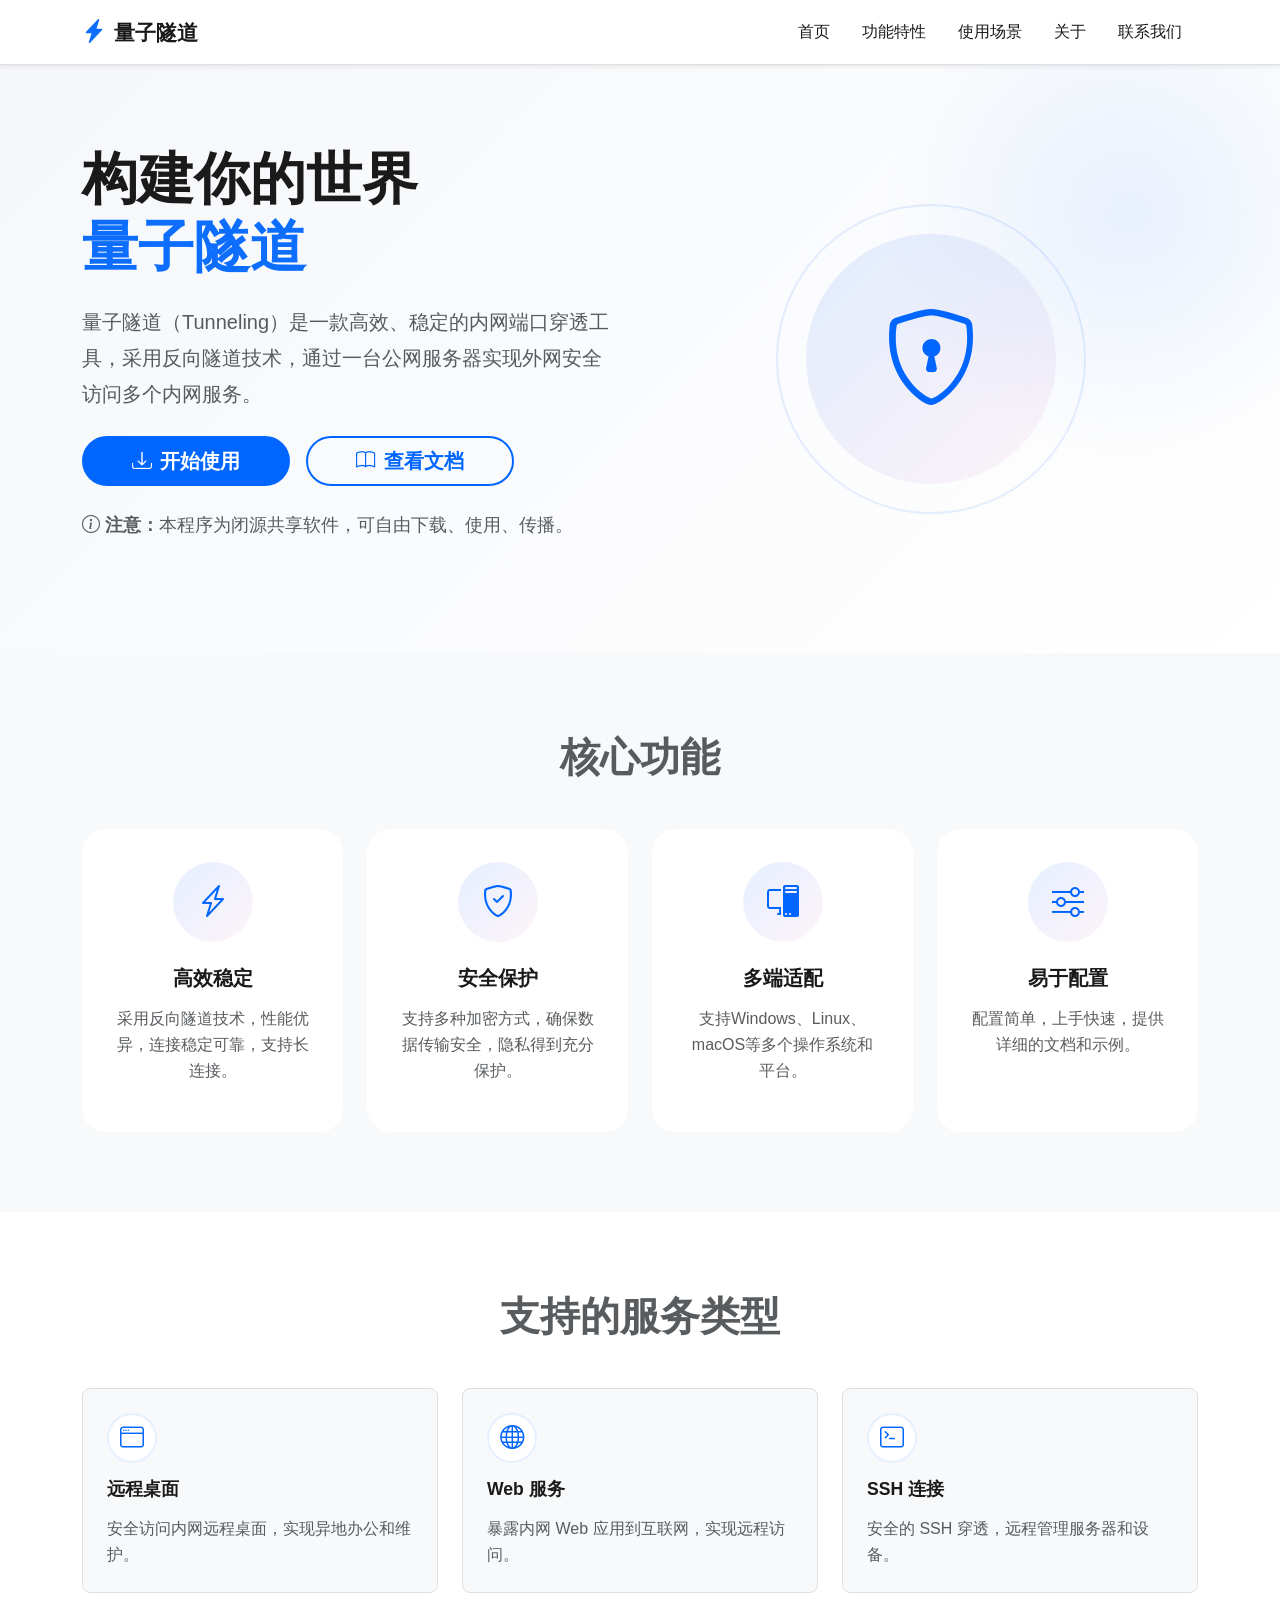
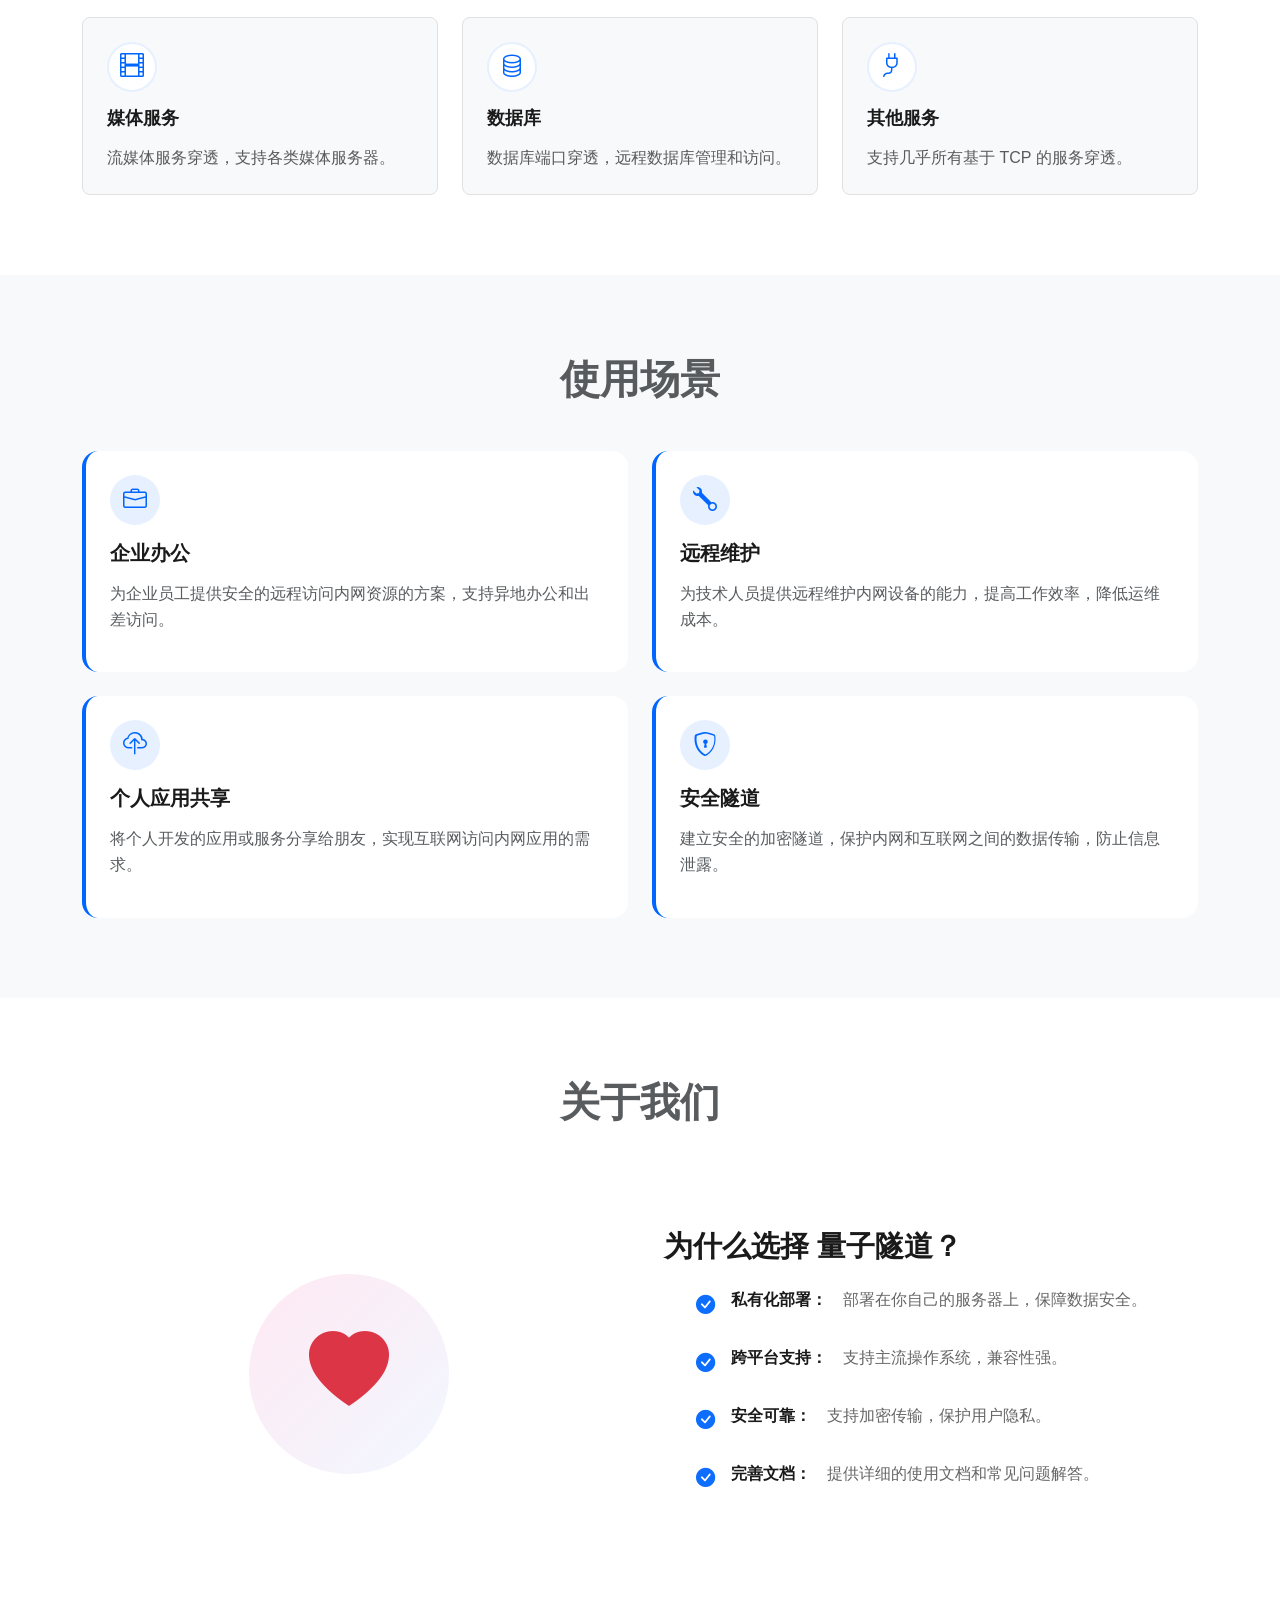
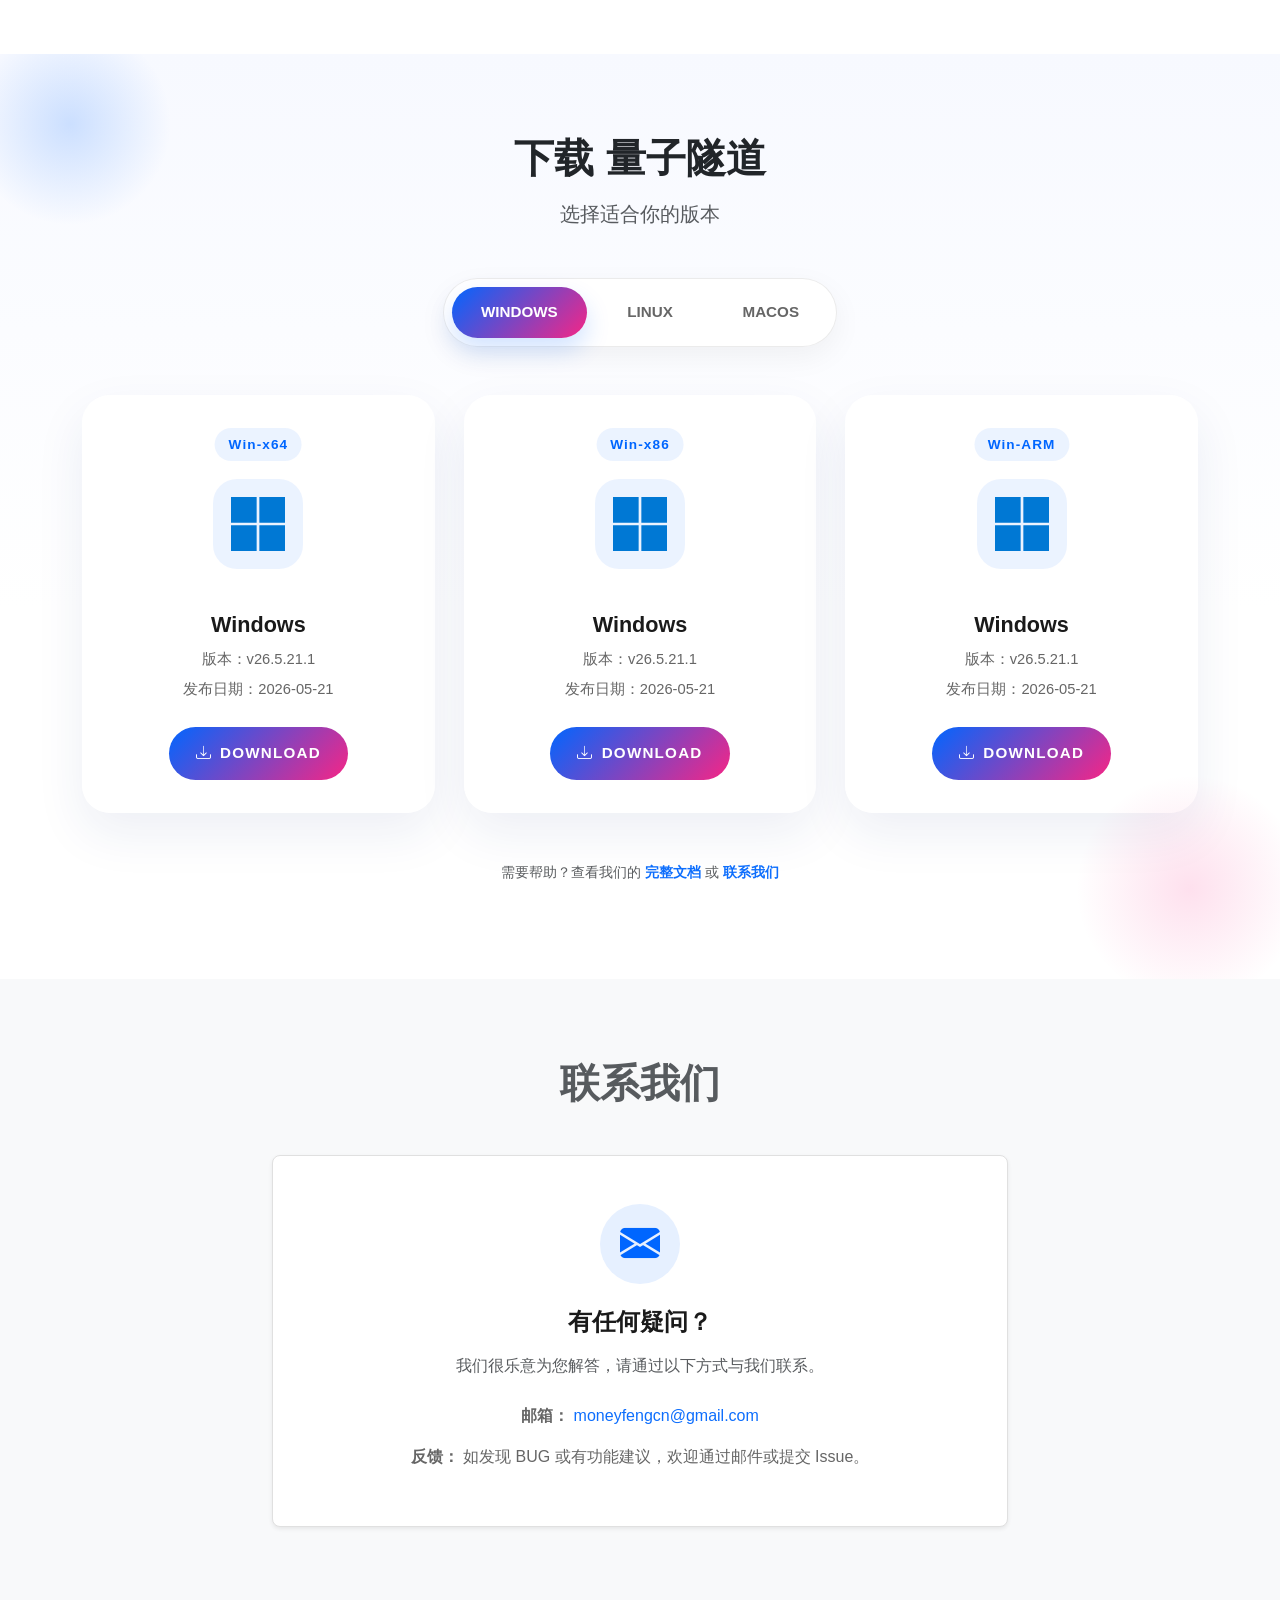
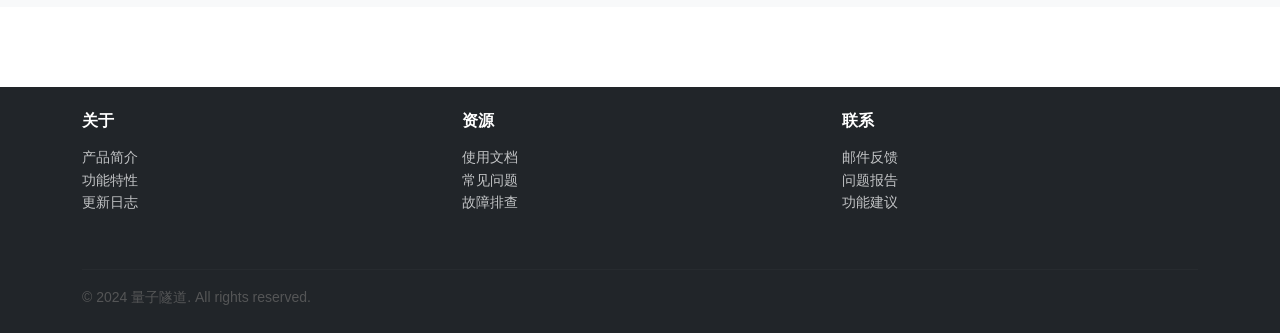
==== index.html @ d75fdbff "上传" ====
<!DOCTYPE html>
<html lang="zh-CN">

<head>
    <meta charset="UTF-8">
    <meta name="viewport" content="width=device-width, initial-scale=1.0">
    <title> 量子隧道 - 高效稳定的内网穿透工具</title>
    <link href="https://cdn.jsdelivr.net/npm/bootstrap@5.3.0/dist/css/bootstrap.min.css" rel="stylesheet">
    <link rel="stylesheet" href="https://cdn.jsdelivr.net/npm/bootstrap-icons@1.11.0/font/bootstrap-icons.css">
    <link rel="stylesheet" href="style.css">
</head>

<body>
    <!-- 导航栏 -->
    <nav class="navbar navbar-expand-lg navbar-light bg-white sticky-top shadow-sm">
        <div class="container-lg">
            <a class="navbar-brand fw-bold" href="#home">
                <i class="bi bi-lightning-charge-fill text-primary"></i>
                量子隧道
            </a>
            <button class="navbar-toggler" type="button" data-bs-toggle="collapse" data-bs-target="#navbarNav">
                <span class="navbar-toggler-icon"></span>
            </button>
            <div class="collapse navbar-collapse" id="navbarNav">
                <ul class="navbar-nav ms-auto">
                    <li class="nav-item">
                        <a class="nav-link" href="#home">首页</a>
                    </li>
                    <li class="nav-item">
                        <a class="nav-link" href="#features">功能特性</a>
                    </li>
                    <li class="nav-item">
                        <a class="nav-link" href="#usage">使用场景</a>
                    </li>
                    <li class="nav-item">
                        <a class="nav-link" href="#about">关于</a>
                    </li>
                    <li class="nav-item">
                        <a class="nav-link" href="#contact">联系我们</a>
                    </li>
                </ul>
            </div>
        </div>
    </nav>

    <!-- Hero Section -->
    <section id="home" class="hero-section py-5">
        <div class="container-lg">
            <div class="row align-items-center g-5">
                <div class="col-lg-6">
                    <h1 class="display-4 fw-bold mb-4">
                        构建你的世界<br>
                        <span class="text-primary"> 量子隧道</span>
                    </h1>
                    <p class="fs-5 text-muted mb-4">
                        量子隧道（Tunneling）是一款高效、稳定的内网端口穿透工具，采用反向隧道技术，通过一台公网服务器实现外网安全访问多个内网服务。
                    </p>
                    <div class="d-flex gap-3 mb-4 flex-wrap">
                        <a href="#download" class="btn btn-primary btn-lg px-5 rounded-pill">
                            <i class="bi bi-download me-2"></i>开始使用
                        </a>
                        <a href="readme.md" class="btn btn-outline-primary btn-lg px-5 rounded-pill" file="readme.md" download>
                            <i class="bi bi-book me-2"></i>查看文档
                        </a>
                    </div>
                    <p class="text-muted small">
                        <i class="bi bi-info-circle"></i>
                        <strong>注意：</strong>本程序为闭源共享软件，可自由下载、使用、传播。
                    </p>
                </div>
                <div class="col-lg-6">
                    <div class="hero-image">
                        <div class="hero-graphic">
                            <i class="bi bi-shield-lock"></i>
                        </div>
                    </div>
                </div>
            </div>
        </div>
    </section>

    <!-- 功能特性 -->
    <section id="features" class="features-section py-5 bg-light">
        <div class="container-lg">
            <h2 class="text-center mb-5">
                <span class="text-muted">核心功能</span>
            </h2>
            <div class="row g-4">
                <div class="col-md-6 col-lg-3">
                    <div class="feature-card text-center">
                        <div class="feature-icon">
                            <i class="bi bi-lightning-charge"></i>
                        </div>
                        <h5 class="mt-4 mb-3">高效稳定</h5>
                        <p class="text-muted">采用反向隧道技术，性能优异，连接稳定可靠，支持长连接。</p>
                    </div>
                </div>
                <div class="col-md-6 col-lg-3">
                    <div class="feature-card text-center">
                        <div class="feature-icon">
                            <i class="bi bi-shield-check"></i>
                        </div>
                        <h5 class="mt-4 mb-3">安全保护</h5>
                        <p class="text-muted">支持多种加密方式，确保数据传输安全，隐私得到充分保护。</p>
                    </div>
                </div>
                <div class="col-md-6 col-lg-3">
                    <div class="feature-card text-center">
                        <div class="feature-icon">
                            <i class="bi bi-pc-display"></i>
                        </div>
                        <h5 class="mt-4 mb-3">多端适配</h5>
                        <p class="text-muted">支持Windows、Linux、macOS等多个操作系统和平台。</p>
                    </div>
                </div>
                <div class="col-md-6 col-lg-3">
                    <div class="feature-card text-center">
                        <div class="feature-icon">
                            <i class="bi bi-sliders"></i>
                        </div>
                        <h5 class="mt-4 mb-3">易于配置</h5>
                        <p class="text-muted">配置简单，上手快速，提供详细的文档和示例。</p>
                    </div>
                </div>
            </div>
        </div>
    </section>

    <!-- 支持的服务类型 -->
    <section class="services-section py-5">
        <div class="container-lg">
            <h2 class="text-center mb-5">
                <span class="text-muted">支持的服务类型</span>
            </h2>
            <div class="row g-4">
                <div class="col-md-4">
                    <div class="service-item p-4 rounded-3 bg-light">
                        <div class="service-icon mb-3">
                            <i class="bi bi-window"></i>
                        </div>
                        <h5>远程桌面</h5>
                        <p class="text-muted mb-0">安全访问内网远程桌面，实现异地办公和维护。</p>
                    </div>
                </div>
                <div class="col-md-4">
                    <div class="service-item p-4 rounded-3 bg-light">
                        <div class="service-icon mb-3">
                            <i class="bi bi-globe"></i>
                        </div>
                        <h5>Web 服务</h5>
                        <p class="text-muted mb-0">暴露内网 Web 应用到互联网，实现远程访问。</p>
                    </div>
                </div>
                <div class="col-md-4">
                    <div class="service-item p-4 rounded-3 bg-light">
                        <div class="service-icon mb-3">
                            <i class="bi bi-terminal"></i>
                        </div>
                        <h5>SSH 连接</h5>
                        <p class="text-muted mb-0">安全的 SSH 穿透，远程管理服务器和设备。</p>
                    </div>
                </div>
                <div class="col-md-4">
                    <div class="service-item p-4 rounded-3 bg-light">
                        <div class="service-icon mb-3">
                            <i class="bi bi-film"></i>
                        </div>
                        <h5>媒体服务</h5>
                        <p class="text-muted mb-0">流媒体服务穿透，支持各类媒体服务器。</p>
                    </div>
                </div>
                <div class="col-md-4">
                    <div class="service-item p-4 rounded-3 bg-light">
                        <div class="service-icon mb-3">
                            <i class="bi bi-database"></i>
                        </div>
                        <h5>数据库</h5>
                        <p class="text-muted mb-0">数据库端口穿透，远程数据库管理和访问。</p>
                    </div>
                </div>
                <div class="col-md-4">
                    <div class="service-item p-4 rounded-3 bg-light">
                        <div class="service-icon mb-3">
                            <i class="bi bi-plug"></i>
                        </div>
                        <h5>其他服务</h5>
                        <p class="text-muted mb-0">支持几乎所有基于 TCP 的服务穿透。</p>
                    </div>
                </div>
            </div>
        </div>
    </section>

    <!-- 使用场景 -->
    <section id="usage" class="usage-section py-5 bg-light">
        <div class="container-lg">
            <h2 class="text-center mb-5">
                <span class="text-muted">使用场景</span>
            </h2>
            <div class="row g-4">
                <div class="col-md-6">
                    <div class="usage-card p-4">
                        <div class="usage-icon mb-3">
                            <i class="bi bi-briefcase"></i>
                        </div>
                        <h5>企业办公</h5>
                        <p class="text-muted">为企业员工提供安全的远程访问内网资源的方案，支持异地办公和出差访问。</p>
                    </div>
                </div>
                <div class="col-md-6">
                    <div class="usage-card p-4">
                        <div class="usage-icon mb-3">
                            <i class="bi bi-wrench"></i>
                        </div>
                        <h5>远程维护</h5>
                        <p class="text-muted">为技术人员提供远程维护内网设备的能力，提高工作效率，降低运维成本。</p>
                    </div>
                </div>
                <div class="col-md-6">
                    <div class="usage-card p-4">
                        <div class="usage-icon mb-3">
                            <i class="bi bi-cloud-upload"></i>
                        </div>
                        <h5>个人应用共享</h5>
                        <p class="text-muted">将个人开发的应用或服务分享给朋友，实现互联网访问内网应用的需求。</p>
                    </div>
                </div>
                <div class="col-md-6">
                    <div class="usage-card p-4">
                        <div class="usage-icon mb-3">
                            <i class="bi bi-shield-lock"></i>
                        </div>
                        <h5>安全隧道</h5>
                        <p class="text-muted">建立安全的加密隧道，保护内网和互联网之间的数据传输，防止信息泄露。</p>
                    </div>
                </div>
            </div>
        </div>
    </section>

    <!-- 关于我们 -->
    <section id="about" class="about-section py-5">
        <div class="container-lg">
            <h2 class="text-center mb-5">
                <span class="text-muted">关于我们</span>
            </h2>
            <div class="row align-items-center g-5">
                <div class="col-lg-6">
                    <div class="about-image">
                        <div class="about-graphic">
                            <i class="bi bi-heart-fill text-danger"></i>
                        </div>
                    </div>
                </div>
                <div class="col-lg-6">
                    <h3 class="mb-4">为什么选择 量子隧道？</h3>
                    <ul class="about-list">

                        <li>
                            <i class="bi bi-check-circle-fill text-primary"></i>
                            <strong>私有化部署：</strong>部署在你自己的服务器上，保障数据安全。
                        </li>

                        <li>
                            <i class="bi bi-check-circle-fill text-primary"></i>
                            <strong>跨平台支持：</strong>支持主流操作系统，兼容性强。
                        </li>
                        <li>
                            <i class="bi bi-check-circle-fill text-primary"></i>
                            <strong>安全可靠：</strong>支持加密传输，保护用户隐私。
                        </li>
                        <li>
                            <i class="bi bi-check-circle-fill text-primary"></i>
                            <strong>完善文档：</strong>提供详细的使用文档和常见问题解答。
                        </li>
                    </ul>
                </div>
            </div>
        </div>
    </section>

    <!-- 下载与快速开始 -->
    <section id="download" class="download-section py-5 bg-light">
        <div class="container-lg">
            <div class="text-center mb-5">
                <h2 class="mb-3 text-dark">下载 量子隧道</h2>
                <p class="fs-5 text-muted">
                    选择适合你的版本
                </p>
            </div>

            <!-- 分类标签 -->
            <div class="download-tabs mb-5">
                <div class="tabs-container">
                    <button class="tab-btn active" data-tab="windows">
                        WINDOWS
                    </button>
                    <button class="tab-btn" data-tab="linux">
                        LINUX
                    </button>
                    <button class="tab-btn" data-tab="macos">
                        MACOS
                    </button>
                </div>
            </div>

            <!-- Windows 版本 -->
            <div class="tab-content active" id="windows-content">
                <div class="downloads-grid">
                    <div class="download-card">
                        <div class="card-top">
                            <div class="os-label">Win-x64</div>
                            <div class="os-icon">
                                <svg viewBox="0 0 24 24" width="60" height="60">
                                    <path fill="#0078D4"
                                        d="M11.4 24H0V12.6h11.4V24zM24 24H12.6V12.6H24V24zM11.4 11.4H0V0h11.4v11.4zm12.6 0H12.6V0H24v11.4z" />
                                </svg>
                            </div>
                        </div>
                        <h5>Windows</h5>
                        <p class="version-info">版本：v26.5.21.1</p>
                        <p class="version-info">发布日期：2026-05-21</p>
                        <a href="/downloads/win-x64.zip" class="btn-download" download>
                            <i class="bi bi-download"></i> DOWNLOAD
                        </a>
                    </div>

                    <div class="download-card">
                        <div class="card-top">
                            <div class="os-label">Win-x86</div>
                            <div class="os-icon">
                                <svg viewBox="0 0 24 24" width="60" height="60">
                                    <path fill="#0078D4"
                                        d="M11.4 24H0V12.6h11.4V24zM24 24H12.6V12.6H24V24zM11.4 11.4H0V0h11.4v11.4zm12.6 0H12.6V0H24v11.4z" />
                                </svg>
                            </div>
                        </div>
                        <h5>Windows</h5>
                        <p class="version-info">版本：v26.5.21.1</p>
                        <p class="version-info">发布日期：2026-05-21</p>
                        <a href="/downloads/win-x86.zip" class="btn-download" download>
                            <i class="bi bi-download"></i> DOWNLOAD
                        </a>
                    </div>

                    <div class="download-card">
                        <div class="card-top">
                            <div class="os-label">Win-ARM</div>
                            <div class="os-icon">
                                <svg viewBox="0 0 24 24" width="60" height="60">
                                    <path fill="#0078D4"
                                        d="M11.4 24H0V12.6h11.4V24zM24 24H12.6V12.6H24V24zM11.4 11.4H0V0h11.4v11.4zm12.6 0H12.6V0H24v11.4z" />
                                </svg>
                            </div>
                        </div>
                        <h5>Windows</h5>
                        <p class="version-info">版本：v26.5.21.1</p>
                        <p class="version-info">发布日期：2026-05-21</p>
                        <a href="/downloads/win-arm64.zip" class="btn-download" download>
                            <i class="bi bi-download"></i> DOWNLOAD
                        </a>
                    </div>
                </div>
            </div>

            <!-- Linux 版本 -->
            <div class="tab-content" id="linux-content">
                <div class="downloads-grid">
                    <div class="download-card">
                        <div class="card-top">
                            <div class="os-label">Linux-x64</div>
                            <div class="os-icon">
                                <svg viewBox="0 0 24 24" width="60" height="60" xmlns="http://www.w3.org/2000/svg">
                                    <circle cx="12" cy="12" r="10" fill="#E95420"/>
                                    <circle cx="18.6" cy="12" r="1.6" fill="#fff"/>
                                    <circle cx="8.2" cy="6.8" r="1.6" fill="#fff"/>
                                    <circle cx="8.2" cy="17.2" r="1.6" fill="#fff"/>
                                    <path d="M12 12 L17 12" stroke="#fff" stroke-width="1.4" stroke-linecap="round"/>
                                    <path d="M12 12 L8.6 7.6" stroke="#fff" stroke-width="1.4" stroke-linecap="round"/>
                                    <path d="M12 12 L8.6 16.4" stroke="#fff" stroke-width="1.4" stroke-linecap="round"/>
                                </svg>
                            </div>
                        </div>
                        <h5>Linux</h5>
                        <p class="version-info">版本：v26.5.21.1</p>
                        <p class="version-info">发布日期：2026-05-21</p>
                        <a href="/downloads/linux-x64.zip" class="btn-download" download>
                            <i class="bi bi-download"></i> DOWNLOAD
                        </a>
                    </div>

                    <div class="download-card">
                        <div class="card-top">
                            <div class="os-label">Linux-ARM</div>
                            <div class="os-icon">
                                <svg viewBox="0 0 24 24" width="60" height="60" xmlns="http://www.w3.org/2000/svg">
                                    <circle cx="12" cy="12" r="10" fill="#E95420"/>
                                    <circle cx="18.6" cy="12" r="1.6" fill="#fff"/>
                                    <circle cx="8.2" cy="6.8" r="1.6" fill="#fff"/>
                                    <circle cx="8.2" cy="17.2" r="1.6" fill="#fff"/>
                                    <path d="M12 12 L17 12" stroke="#fff" stroke-width="1.4" stroke-linecap="round"/>
                                    <path d="M12 12 L8.6 7.6" stroke="#fff" stroke-width="1.4" stroke-linecap="round"/>
                                    <path d="M12 12 L8.6 16.4" stroke="#fff" stroke-width="1.4" stroke-linecap="round"/>
                                </svg>
                            </div>
                        </div>
                        <h5>Linux</h5>
                        <p class="version-info">版本：v26.5.21.1</p>
                        <p class="version-info">发布日期：2026-05-21</p>
                        <a href="/downloads/linux-arm.zip" class="btn-download" download>
                            <i class="bi bi-download"></i> DOWNLOAD
                        </a>
                    </div>

                    <div class="download-card">
                        <div class="card-top">
                            <div class="os-label">Linux-ARM64</div>
                            <div class="os-icon">
                                <svg viewBox="0 0 24 24" width="60" height="60" xmlns="http://www.w3.org/2000/svg">
                                    <circle cx="12" cy="12" r="10" fill="#E95420"/>
                                    <circle cx="18.6" cy="12" r="1.6" fill="#fff"/>
                                    <circle cx="8.2" cy="6.8" r="1.6" fill="#fff"/>
                                    <circle cx="8.2" cy="17.2" r="1.6" fill="#fff"/>
                                    <path d="M12 12 L17 12" stroke="#fff" stroke-width="1.4" stroke-linecap="round"/>
                                    <path d="M12 12 L8.6 7.6" stroke="#fff" stroke-width="1.4" stroke-linecap="round"/>
                                    <path d="M12 12 L8.6 16.4" stroke="#fff" stroke-width="1.4" stroke-linecap="round"/>
                                </svg>
                            </div>
                        </div>
                        <h5>Linux</h5>
                        <p class="version-info">版本：v26.5.21.1</p>
                        <p class="version-info">发布日期：2026-05-21</p>
                        <a href="/downloads/linux-arm64.zip" class="btn-download" download>
                            <i class="bi bi-download"></i> DOWNLOAD
                        </a>
                    </div>
                </div>
            </div>

            <!-- macOS 版本 -->
            <div class="tab-content" id="macos-content">
                <div class="downloads-grid">
                    <div class="download-card">
                        <div class="card-top">
                            <div class="os-label">MacOS-x64</div>
                            <div class="os-icon">
                                <svg viewBox="0 0 24 24" width="60" height="60">
                                    <path fill="#555555"
                                        d="M17.05 20.28c-.98.95-2.05.88-3.08.4-1.09-.5-2.08-.48-3.24 0-1.44.62-2.2.44-3.06-.4C2.79 15.25 3.51 7.59 9.05 7.31c1.35.07 2.29.74 3.08.8 1.18-.24 2.31-.93 3.57-.84 1.51.12 2.65.72 3.4 1.8-3.12 1.87-2.38 5.98.48 7.13-.57 1.5-1.31 2.61-2.53 3.44l-.04-.01zM12.03 7.25c-.15-2.23 1.66-4.07 3.74-4.25.29 2.58-2.34 4.5-3.74 4.25z" />
                                </svg>
                            </div>
                        </div>
                        <h5>MacOS</h5>
                        <p class="version-info">版本：v26.5.21.1</p>
                        <p class="version-info">发布日期：2026-05-21</p>
                        <a href="/downloads/osx-x64.zip" class="btn-download" download>
                            <i class="bi bi-download"></i> DOWNLOAD
                        </a>
                    </div>

                    <div class="download-card">
                        <div class="card-top">
                            <div class="os-label">MacOS-ARM</div>
                            <div class="os-icon">
                                <svg viewBox="0 0 24 24" width="60" height="60">
                                    <path fill="#555555"
                                        d="M17.05 20.28c-.98.95-2.05.88-3.08.4-1.09-.5-2.08-.48-3.24 0-1.44.62-2.2.44-3.06-.4C2.79 15.25 3.51 7.59 9.05 7.31c1.35.07 2.29.74 3.08.8 1.18-.24 2.31-.93 3.57-.84 1.51.12 2.65.72 3.4 1.8-3.12 1.87-2.38 5.98.48 7.13-.57 1.5-1.31 2.61-2.53 3.44l-.04-.01zM12.03 7.25c-.15-2.23 1.66-4.07 3.74-4.25.29 2.58-2.34 4.5-3.74 4.25z" />
                                </svg>
                            </div>
                        </div>
                        <h5>MacOS</h5>
                        <p class="version-info">版本：v26.5.21.1</p>
                        <p class="version-info">发布日期：2026-05-21</p>
                        <a href="/downloads/osx-arm64.zip" class="btn-download" download>
                            <i class="bi bi-download"></i> DOWNLOAD
                        </a>
                    </div>
                </div>
            </div>

            <div class="text-center mt-5">
                <p class="small text-muted">
                    需要帮助？查看我们的 <a href="readme.md" class="text-primary text-decoration-none fw-semibold" download>完整文档</a> 或 <a
                        href="#contact" class="text-primary text-decoration-none fw-semibold">联系我们</a>
                </p>
            </div>
        </div>
    </section>

    <!-- 联系方式 -->
    <section id="contact" class="contact-section py-5 bg-light">
        <div class="container-lg">
            <h2 class="text-center mb-5">
                <span class="text-muted">联系我们</span>
            </h2>
            <div class="row justify-content-center">
                <div class="col-lg-8">
                    <div class="contact-card p-5 bg-white rounded-3 shadow-sm">
                        <div class="text-center">
                            <div class="contact-icon mb-4">
                                <i class="bi bi-envelope-fill"></i>
                            </div>
                            <h4 class="mb-3">有任何疑问？</h4>
                            <p class="text-muted mb-4">我们很乐意为您解答，请通过以下方式与我们联系。</p>
                            <div class="contact-methods">
                                <p class="mb-3">
                                    <strong>邮箱：</strong>
                                    <a href="mailto:moneyfengcn@gmail.com"
                                        class="text-primary text-decoration-none">moneyfengcn@gmail.com</a>
                                </p>
                                <p>
                                    <strong>反馈：</strong>
                                    如发现 BUG 或有功能建议，欢迎通过邮件或提交 Issue。
                                </p>
                            </div>
                        </div>
                    </div>
                </div>
            </div>
        </div>
    </section>

    <!-- 页脚 -->
    <footer class="footer py-4 bg-dark text-light">
        <div class="container-lg">
            <div class="row mb-4">
                <div class="col-md-4 mb-3">
                    <h6 class="fw-bold mb-3">关于</h6>
                    <ul class="list-unstyled small">
                        <li><a href="#" class="text-light text-decoration-none opacity-75 hover-bright">产品简介</a></li>
                        <li><a href="#" class="text-light text-decoration-none opacity-75 hover-bright">功能特性</a></li>
                        <li><a href="#" class="text-light text-decoration-none opacity-75 hover-bright">更新日志</a></li>
                    </ul>
                </div>
                <div class="col-md-4 mb-3">
                    <h6 class="fw-bold mb-3">资源</h6>
                    <ul class="list-unstyled small">
                        <li><a href="#" class="text-light text-decoration-none opacity-75 hover-bright">使用文档</a></li>
                        <li><a href="#" class="text-light text-decoration-none opacity-75 hover-bright">常见问题</a></li>
                        <li><a href="#" class="text-light text-decoration-none opacity-75 hover-bright">故障排查</a></li>
                    </ul>
                </div>
                <div class="col-md-4 mb-3">
                    <h6 class="fw-bold mb-3">联系</h6>
                    <ul class="list-unstyled small">
                        <li><a href="mailto:moneyfengcn@gmail.com"
                                class="text-light text-decoration-none opacity-75 hover-bright">邮件反馈</a></li>
                        <li><a href="https://github.com/moneyfengcn/Tunneling/issues" class="text-light text-decoration-none opacity-75 hover-bright">问题报告</a></li>
                        <li><a href="https://github.com/moneyfengcn/Tunneling" class="text-light text-decoration-none opacity-75 hover-bright">功能建议</a></li>
                    </ul>
                </div>
            </div>
            <hr class="opacity-25">
            <div class="row align-items-center">
                <div class="col-md-6">
                    <p class="small opacity-75 mb-0">
                        &copy; 2024 量子隧道. All rights reserved.
                    </p>
                </div>         
            </div>
        </div>
    </footer>

    <script src="https://cdn.jsdelivr.net/npm/bootstrap@5.3.0/dist/js/bootstrap.bundle.min.js"></script>
    <script src="script.js"></script>
</body>

</html>
---- style.css ----
/* ==================== Variables & Root ==================== */
:root {
    --primary: #0066ff;
    --primary-dark: #0052cc;
    --primary-light: #e6f0ff;
    --secondary: #f72585;
    --light-bg: #f5f7fa;
    --text-dark: #1a1a1a;
    --text-muted: #666666;
    --border-color: #e0e0e0;
    --shadow: 0 2px 8px rgba(0, 0, 0, 0.08);
    --shadow-lg: 0 10px 30px rgba(0, 0, 0, 0.1);
}

/* ==================== Global Styles ==================== */
* {
    margin: 0;
    padding: 0;
    box-sizing: border-box;
}

html {
    scroll-behavior: smooth;
}

body {
    font-family: -apple-system, BlinkMacSystemFont, 'Segoe UI', 'Roboto', 'Helvetica Neue', Arial, sans-serif;
    color: var(--text-dark);
    background-color: #ffffff;
    line-height: 1.6;
    overflow-x: hidden;
}

/* ==================== Typography ==================== */
h1, h2, h3, h4, h5, h6 {
    font-weight: 600;
    color: var(--text-dark);
    margin-bottom: 1rem;
}

h1 {
    font-size: clamp(2rem, 5vw, 3.5rem);
}

h2 {
    font-size: clamp(1.75rem, 4vw, 2.5rem);
}

p {
    color: var(--text-muted);
    margin-bottom: 1rem;
}

a {
    transition: all 0.3s ease;
}

a:hover {
    text-decoration: none;
}

/* ==================== Navbar ==================== */
.navbar {
    background-color: #fff !important;
    border-bottom: 1px solid var(--border-color);
    transition: all 0.3s ease;
}

.navbar-brand {
    font-size: 1.3rem;
    color: var(--text-dark) !important;
    display: flex;
    align-items: center;
    gap: 0.5rem;
}

.navbar-brand i {
    font-size: 1.5rem;
}

.navbar-nav .nav-link {
    color: var(--text-dark) !important;
    font-weight: 500;
    margin: 0 0.5rem;
    position: relative;
    transition: color 0.3s ease;
}

.navbar-nav .nav-link::after {
    content: '';
    position: absolute;
    bottom: -5px;
    left: 0;
    right: 0;
    height: 3px;
    background-color: var(--primary);
    transform: scaleX(0);
    transform-origin: right;
    transition: transform 0.3s ease;
}

.navbar-nav .nav-link:hover::after {
    transform: scaleX(1);
    transform-origin: left;
}

.navbar-nav .nav-link:hover {
    color: var(--primary) !important;
}

.navbar.scrolled {
    box-shadow: var(--shadow);
}

/* ==================== Hero Section ==================== */
.hero-section {
    background: linear-gradient(135deg, #f5f7fa 0%, #ffffff 100%);
    padding: 80px 0 !important;
    position: relative;
    overflow: hidden;
}

.hero-section::before {
    content: '';
    position: absolute;
    top: 0;
    right: 0;
    width: 500px;
    height: 500px;
    background: radial-gradient(circle, rgba(0, 102, 255, 0.08) 0%, transparent 70%);
    border-radius: 50%;
    transform: translate(100px, -100px);
}

.hero-section h1 {
    margin-bottom: 1.5rem;
    line-height: 1.2;
}

.hero-section p {
    font-size: 1.1rem;
    line-height: 1.8;
    margin-bottom: 2rem;
}

.hero-section .btn {
    font-weight: 600;
    transition: all 0.3s ease;
    border: 2px solid transparent;
}

.hero-section .btn-primary {
    background-color: var(--primary);
    border-color: var(--primary);
}

.hero-section .btn-primary:hover {
    background-color: var(--primary-dark);
    border-color: var(--primary-dark);
    transform: translateY(-3px);
    box-shadow: 0 10px 25px rgba(0, 102, 255, 0.3);
}

.hero-section .btn-outline-primary {
    color: var(--primary);
    border-color: var(--primary);
}

.hero-section .btn-outline-primary:hover {
    background-color: var(--primary);
    border-color: var(--primary);
    transform: translateY(-3px);
}

.hero-image {
    display: flex;
    align-items: center;
    justify-content: center;
    height: 400px;
}

.hero-graphic {
    width: 250px;
    height: 250px;
    background: linear-gradient(135deg, rgba(0, 102, 255, 0.1) 0%, rgba(247, 37, 133, 0.05) 100%);
    border-radius: 50%;
    display: flex;
    align-items: center;
    justify-content: center;
    font-size: 6rem;
    color: var(--primary);
    position: relative;
    animation: float 3s ease-in-out infinite;
}

.hero-graphic::before {
    content: '';
    position: absolute;
    inset: -30px;
    border: 2px solid rgba(0, 102, 255, 0.1);
    border-radius: 50%;
    animation: rotate 20s linear infinite;
}

@keyframes float {
    0%, 100% {
        transform: translateY(0px);
    }
    50% {
        transform: translateY(-20px);
    }
}

@keyframes rotate {
    from {
        transform: rotate(0deg);
    }
    to {
        transform: rotate(360deg);
    }
}

/* ==================== Features Section ==================== */
.features-section {
    padding: 80px 0 !important;
    background-color: var(--light-bg);
}

.features-section h2 {
    margin-bottom: 3rem;
    color: var(--text-dark);
}

.feature-card {
    background-color: #ffffff;
    border-radius: 1.5rem;
    padding: 2rem !important;
    transition: all 0.3s ease;
    border: 1px solid transparent;
    height: 100%;
}

.feature-card:hover {
    transform: translateY(-10px);
    box-shadow: var(--shadow-lg);
    border-color: var(--primary-light);
}

.feature-icon {
    width: 80px;
    height: 80px;
    background: linear-gradient(135deg, rgba(0, 102, 255, 0.1) 0%, rgba(247, 37, 133, 0.05) 100%);
    border-radius: 50%;
    display: flex;
    align-items: center;
    justify-content: center;
    margin: 0 auto;
    font-size: 2rem;
    color: var(--primary);
}

.feature-card:hover .feature-icon {
    background: linear-gradient(135deg, rgba(0, 102, 255, 0.2) 0%, rgba(247, 37, 133, 0.1) 100%);
    transform: scale(1.1);
}

.feature-card h5 {
    color: var(--text-dark);
    font-weight: 600;
}

/* ==================== Services Section ==================== */
.services-section {
    padding: 80px 0 !important;
}

.services-section h2 {
    margin-bottom: 3rem;
    color: var(--text-dark);
}

.service-item {
    background-color: var(--light-bg);
    border: 1px solid var(--border-color);
    transition: all 0.3s ease;
    border-radius: 1rem;
}

.service-item:hover {
    border-color: var(--primary);
    box-shadow: 0 8px 20px rgba(0, 102, 255, 0.15);
    transform: translateY(-5px);
}

.service-icon {
    width: 50px;
    height: 50px;
    background-color: #ffffff;
    border-radius: 50%;
    display: flex;
    align-items: center;
    justify-content: center;
    font-size: 1.5rem;
    color: var(--primary);
    border: 2px solid var(--primary-light);
}

.service-item:hover .service-icon {
    background-color: var(--primary);
    color: white;
    border-color: var(--primary);
}

.service-item h5 {
    color: var(--text-dark);
    font-weight: 600;
    font-size: 1.1rem;
}

/* ==================== Usage Section ==================== */
.usage-section {
    padding: 80px 0 !important;
    background-color: var(--light-bg);
}

.usage-section h2 {
    margin-bottom: 3rem;
    color: var(--text-dark);
}

.usage-card {
    background-color: #ffffff;
    border-radius: 1rem;
    border-left: 4px solid var(--primary);
    transition: all 0.3s ease;
}

.usage-card:hover {
    box-shadow: var(--shadow-lg);
    transform: translateX(5px);
}

.usage-icon {
    width: 50px;
    height: 50px;
    background-color: var(--primary-light);
    border-radius: 50%;
    display: flex;
    align-items: center;
    justify-content: center;
    font-size: 1.5rem;
    color: var(--primary);
}

.usage-card h5 {
    color: var(--text-dark);
    font-weight: 600;
    margin-bottom: 1rem;
}

/* ==================== About Section ==================== */
.about-section {
    padding: 80px 0 !important;
}

.about-section h2 {
    margin-bottom: 3rem;
    color: var(--text-dark);
}

.about-section h3 {
    color: var(--text-dark);
    margin-bottom: 2rem;
    font-size: 1.8rem;
}

.about-image {
    display: flex;
    align-items: center;
    justify-content: center;
    height: 400px;
}

.about-graphic {
    width: 200px;
    height: 200px;
    background: linear-gradient(135deg, rgba(247, 37, 133, 0.1) 0%, rgba(0, 102, 255, 0.05) 100%);
    border-radius: 50%;
    display: flex;
    align-items: center;
    justify-content: center;
    font-size: 5rem;
    animation: float 3s ease-in-out infinite;
}

.about-list {
    list-style: none;
}

.about-list li {
    display: flex;
    align-items: flex-start;
    gap: 1rem;
    margin-bottom: 1.5rem;
    color: var(--text-muted);
    line-height: 1.6;
}

.about-list li i {
    margin-top: 3px;
    font-size: 1.2rem;
    flex-shrink: 0;
}

.about-list strong {
    color: var(--text-dark);
    font-weight: 600;
}

/* ==================== Download Section ==================== */
.download-section {
    padding: 80px 0 !important;
    background: linear-gradient(180deg, #f7f9ff 0%, #ffffff 60%);
    position: relative;
    overflow: hidden;
}

.download-section::before {
    content: '';
    position: absolute;
    top: -40px;
    left: -40px;
    width: 220px;
    height: 220px;
    background: radial-gradient(circle, rgba(0, 102, 255, 0.18) 0%, transparent 65%);
    pointer-events: none;
}

.download-section::after {
    content: '';
    position: absolute;
    bottom: -40px;
    right: -40px;
    width: 260px;
    height: 260px;
    background: radial-gradient(circle, rgba(247, 37, 133, 0.14) 0%, transparent 62%);
    pointer-events: none;
}

.download-section h2 {
    color: var(--text-dark);
    margin-bottom: 1rem;
}

/* Download Tabs */
.download-tabs {
    display: flex;
    justify-content: center;
    margin-bottom: 2rem;
    position: relative;
    z-index: 1;
}

.tabs-container {
    display: inline-flex;
    justify-content: center;
    gap: 0.75rem;
    flex-wrap: wrap;
    padding: 0.5rem;
    border-radius: 999px;
    background: rgba(255, 255, 255, 0.95);
    border: 1px solid rgba(0, 0, 0, 0.08);
    box-shadow: 0 10px 30px rgba(0, 0, 0, 0.05);
}

.tab-btn {
    padding: 0.85rem 1.8rem;
    background: transparent;
    border: none;
    border-radius: 999px;
    color: var(--text-muted);
    font-weight: 700;
    font-size: 0.95rem;
    cursor: pointer;
    transition: all 0.25s ease;
    position: relative;
}

.tab-btn:hover {
    color: var(--primary);
    transform: translateY(-1px);
}

.tab-btn.active {
    color: white;
    background: linear-gradient(135deg, var(--primary), var(--secondary));
    box-shadow: 0 12px 24px rgba(0, 102, 255, 0.18);
}

/* Tab Content */
.tab-content {
    display: none;
    animation: fadeIn 0.35s ease;
}

.tab-content.active {
    display: block;
}

@keyframes fadeIn {
    from {
        opacity: 0;
        transform: translateY(8px);
    }
    to {
        opacity: 1;
        transform: translateY(0);
    }
}

/* Downloads Grid */
.downloads-grid {
    display: grid;
    grid-template-columns: repeat(auto-fit, minmax(230px, 1fr));
    gap: 1.8rem;
    margin: 2rem 0;
}

.download-card {
    background: rgba(255, 255, 255, 0.95);
    border: 1px solid rgba(255, 255, 255, 0.7);
    border-radius: 1.75rem;
    padding: 2rem;
    text-align: center;
    transition: all 0.35s ease;
    box-shadow: 0 20px 50px rgba(31, 55, 125, 0.08);
}

.download-card:hover {
    border-color: rgba(0, 102, 255, 0.22);
    box-shadow: 0 24px 70px rgba(31, 55, 125, 0.14);
    transform: translateY(-10px);
}

.card-top {
    display: flex;
    flex-direction: column;
    align-items: center;
    margin-bottom: 1.5rem;
    position: relative;
    min-height: 160px;
}

.os-label {
    position: absolute;
    top: 0;
    left: 50%;
    transform: translateX(-50%);
    background: rgba(0, 102, 255, 0.08);
    padding: 0.35rem 0.85rem;
    border-radius: 999px;
    color: var(--primary);
    font-weight: 700;
    font-size: 0.85rem;
    letter-spacing: 0.08em;
}

.os-icon {
    width: 90px;
    height: 90px;
    display: flex;
    align-items: center;
    justify-content: center;
    margin-top: 3.2rem;
    background: rgba(0, 102, 255, 0.08);
    border-radius: 1.5rem;
}

.os-icon svg {
    width: 60%;
    height: 60%;
}

.download-card h5 {
    font-size: 1.35rem;
    color: var(--text-dark);
    margin: 0.6rem 0 0.6rem;
    font-weight: 700;
}

.version-info {
    color: var(--text-muted);
    font-size: 0.92rem;
    margin-bottom: 0.5rem;
    line-height: 1.5;
}

.btn-download {
    display: inline-flex;
    align-items: center;
    justify-content: center;
    gap: 0.5rem;
    padding: 0.9rem 1.7rem;
    background: linear-gradient(135deg, var(--primary), var(--secondary));
    color: white;
    text-decoration: none;
    border-radius: 999px;
    font-weight: 700;
    transition: all 0.3s ease;
    margin-top: 1.2rem;
    border: none;
    cursor: pointer;
    font-size: 0.95rem;
    letter-spacing: 0.08em;
}

.btn-download:hover {
    transform: translateY(-2px);
    box-shadow: 0 14px 30px rgba(247, 37, 133, 0.25);
    color: white;
    text-decoration: none;
}

/* ==================== Contact Section ==================== */
.contact-section {
    padding: 80px 0 !important;
    background-color: var(--light-bg);
}

.contact-section h2 {
    margin-bottom: 3rem;
    color: var(--text-dark);
}

.contact-card {
    border: 1px solid var(--border-color);
    transition: all 0.3s ease;
}

.contact-card:hover {
    box-shadow: var(--shadow-lg);
    border-color: var(--primary);
}

.contact-icon {
    width: 80px;
    height: 80px;
    background-color: var(--primary-light);
    border-radius: 50%;
    display: flex;
    align-items: center;
    justify-content: center;
    margin: 0 auto;
    font-size: 2.5rem;
    color: var(--primary);
}

.contact-card h4 {
    color: var(--text-dark);
    font-weight: 600;
}

.contact-methods p {
    color: var(--text-muted);
    margin-bottom: 0.5rem;
}

.contact-methods a {
    color: var(--primary);
    font-weight: 500;
}

.contact-methods a:hover {
    text-decoration: underline;
}

/* ==================== Footer ==================== */
footer {
    background-color: #1a1a1a !important;
    color: rgba(255, 255, 255, 0.8);
    margin-top: 80px;
}

footer h6 {
    color: white;
    font-weight: 600;
    margin-bottom: 1.5rem;
}

footer a {
    color: rgba(255, 255, 255, 0.6);
    text-decoration: none;
    transition: all 0.3s ease;
}

footer a:hover {
    color: var(--primary);
    text-decoration: none;
}

footer .opacity-75 {
    opacity: 0.75;
}

footer hr {
    border-color: rgba(255, 255, 255, 0.1);
}

/* ==================== Utilities ==================== */
.hover-bright:hover {
    opacity: 1 !important;
    color: var(--primary) !important;
}

.rounded-pill {
    border-radius: 50px !important;
}

/* ==================== Responsive Design ==================== */
@media (max-width: 768px) {
    :root {
        --shadow: 0 1px 4px rgba(0, 0, 0, 0.05);
    }

    h1 {
        font-size: 1.8rem;
    }

    h2 {
        font-size: 1.5rem;
    }

    .hero-section {
        padding: 60px 0 !important;
    }

    .hero-image {
        height: 300px;
        margin-top: 2rem;
    }

    .hero-graphic {
        width: 180px;
        height: 180px;
        font-size: 4rem;
    }

    .features-section,
    .services-section,
    .usage-section,
    .about-section,
    .download-section,
    .cta-section,
    .contact-section {
        padding: 60px 0 !important;
    }

    .feature-card,
    .service-item {
        margin-bottom: 1rem;
    }

    .navbar-nav .nav-link {
        margin: 0.5rem 0;
    }

    .d-flex.gap-3 {
        gap: 1rem !important;
    }

    .hero-section::before {
        width: 300px;
        height: 300px;
        transform: translate(150px, -50px);
    }

    .cta-section::before {
        width: 250px;
        height: 250px;
        transform: translate(150px, -50px);
    }

    .downloads-grid {
        grid-template-columns: repeat(2, 1fr);
        gap: 1.5rem;
    }

    .download-card {
        padding: 1.5rem;
    }

    .os-label {
        font-size: 0.9rem;
    }

    .os-icon {
        margin-top: 1.4rem;
    }

    .download-card h5 {
        font-size: 1.1rem;
        margin: 0.5rem 0 0.4rem;
    }

    .version-info {
        font-size: 0.85rem;
    }

    .about-image {
        height: 300px;
    }

    .about-graphic {
        width: 150px;
        height: 150px;
        font-size: 3.5rem;
    }

    .tabs-container {
        gap: 0.5rem;
    }

    .tab-btn {
        padding: 0.6rem 1.2rem;
        font-size: 0.9rem;
    }
}

@media (max-width: 576px) {
    h1 {
        font-size: 1.5rem;
    }

    h2 {
        font-size: 1.3rem;
    }

    .hero-section {
        padding: 40px 0 !important;
    }

    .hero-section p {
        font-size: 1rem;
    }

    .hero-section .d-flex {
        flex-direction: column;
    }

    .hero-section .btn {
        width: 100%;
    }

    .features-section,
    .services-section,
    .usage-section,
    .about-section,
    .download-section,
    .cta-section,
    .contact-section {
        padding: 40px 0 !important;
    }

    .feature-icon,
    .contact-icon {
        width: 60px;
        height: 60px;
        font-size: 1.5rem;
    }

    .contact-card {
        padding: 2rem 1.5rem !important;
    }

    .navbar-brand {
        font-size: 1.1rem;
    }

    .downloads-grid {
        grid-template-columns: 1fr;
        gap: 1rem;
    }

    .download-card {
        padding: 1.5rem;
    }

    .os-icon {
        width: 70px;
        height: 70px;
    }

    .os-label {
        font-size: 0.85rem;
    }

    .download-card h5 {
        font-size: 1rem;
        margin: 0.6rem 0 0.4rem;
    }

    .version-info {
        font-size: 0.8rem;
    }

    .btn-download {
        padding: 0.6rem 1.2rem;
        font-size: 0.9rem;
    }

    .tabs-container {
        gap: 0.3rem;
    }

    .tab-btn {
        padding: 0.5rem 1rem;
        font-size: 0.85rem;
    }

    .tab-btn.active {
        border-bottom-width: 2px;
    }
}

/* ==================== Animations ==================== */
@keyframes fadeInUp {
    from {
        opacity: 0;
        transform: translateY(30px);
    }
    to {
        opacity: 1;
        transform: translateY(0);
    }
}

.fade-in-up {
    animation: fadeInUp 0.6s ease-out;
}

@keyframes slideInLeft {
    from {
        opacity: 0;
        transform: translateX(-30px);
    }
    to {
        opacity: 1;
        transform: translateX(0);
    }
}

.slide-in-left {
    animation: slideInLeft 0.6s ease-out;
}

@keyframes slideInRight {
    from {
        opacity: 0;
        transform: translateX(30px);
    }
    to {
        opacity: 1;
        transform: translateX(0);
    }
}

.slide-in-right {
    animation: slideInRight 0.6s ease-out;
}
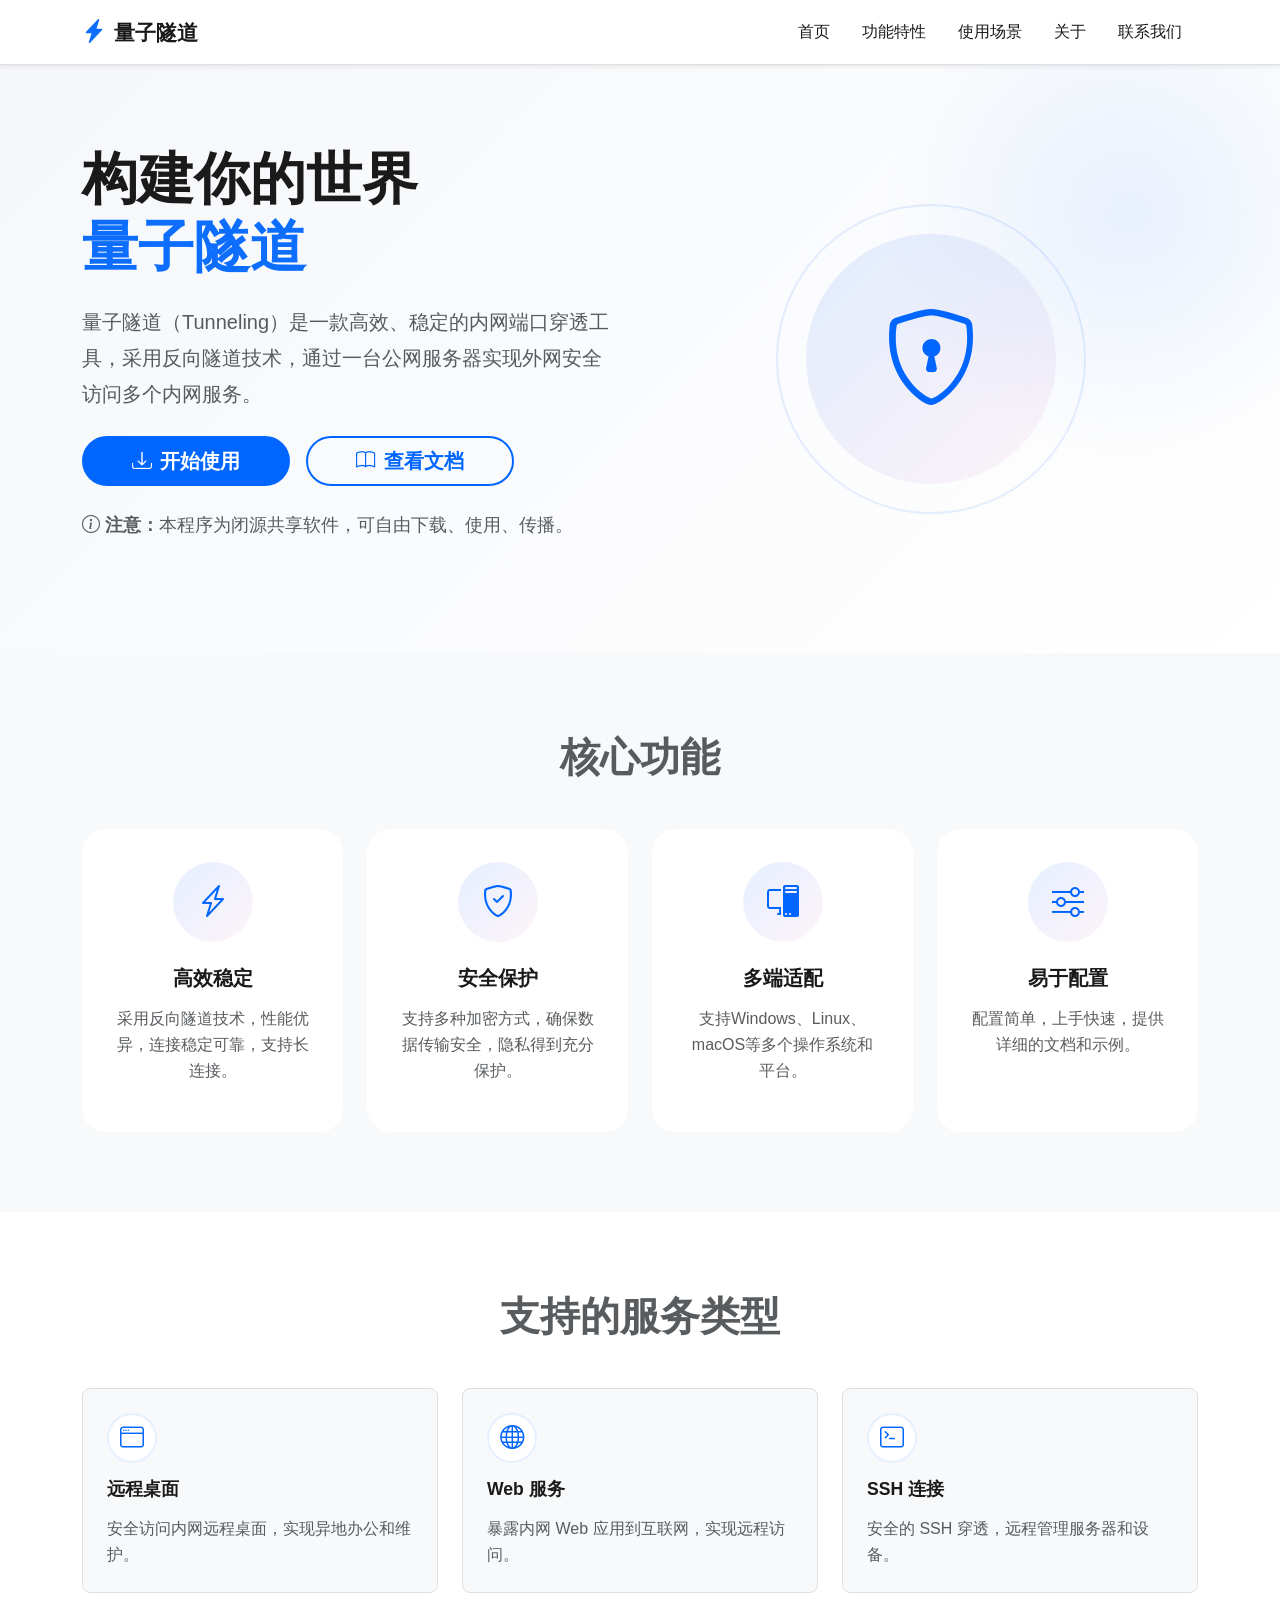
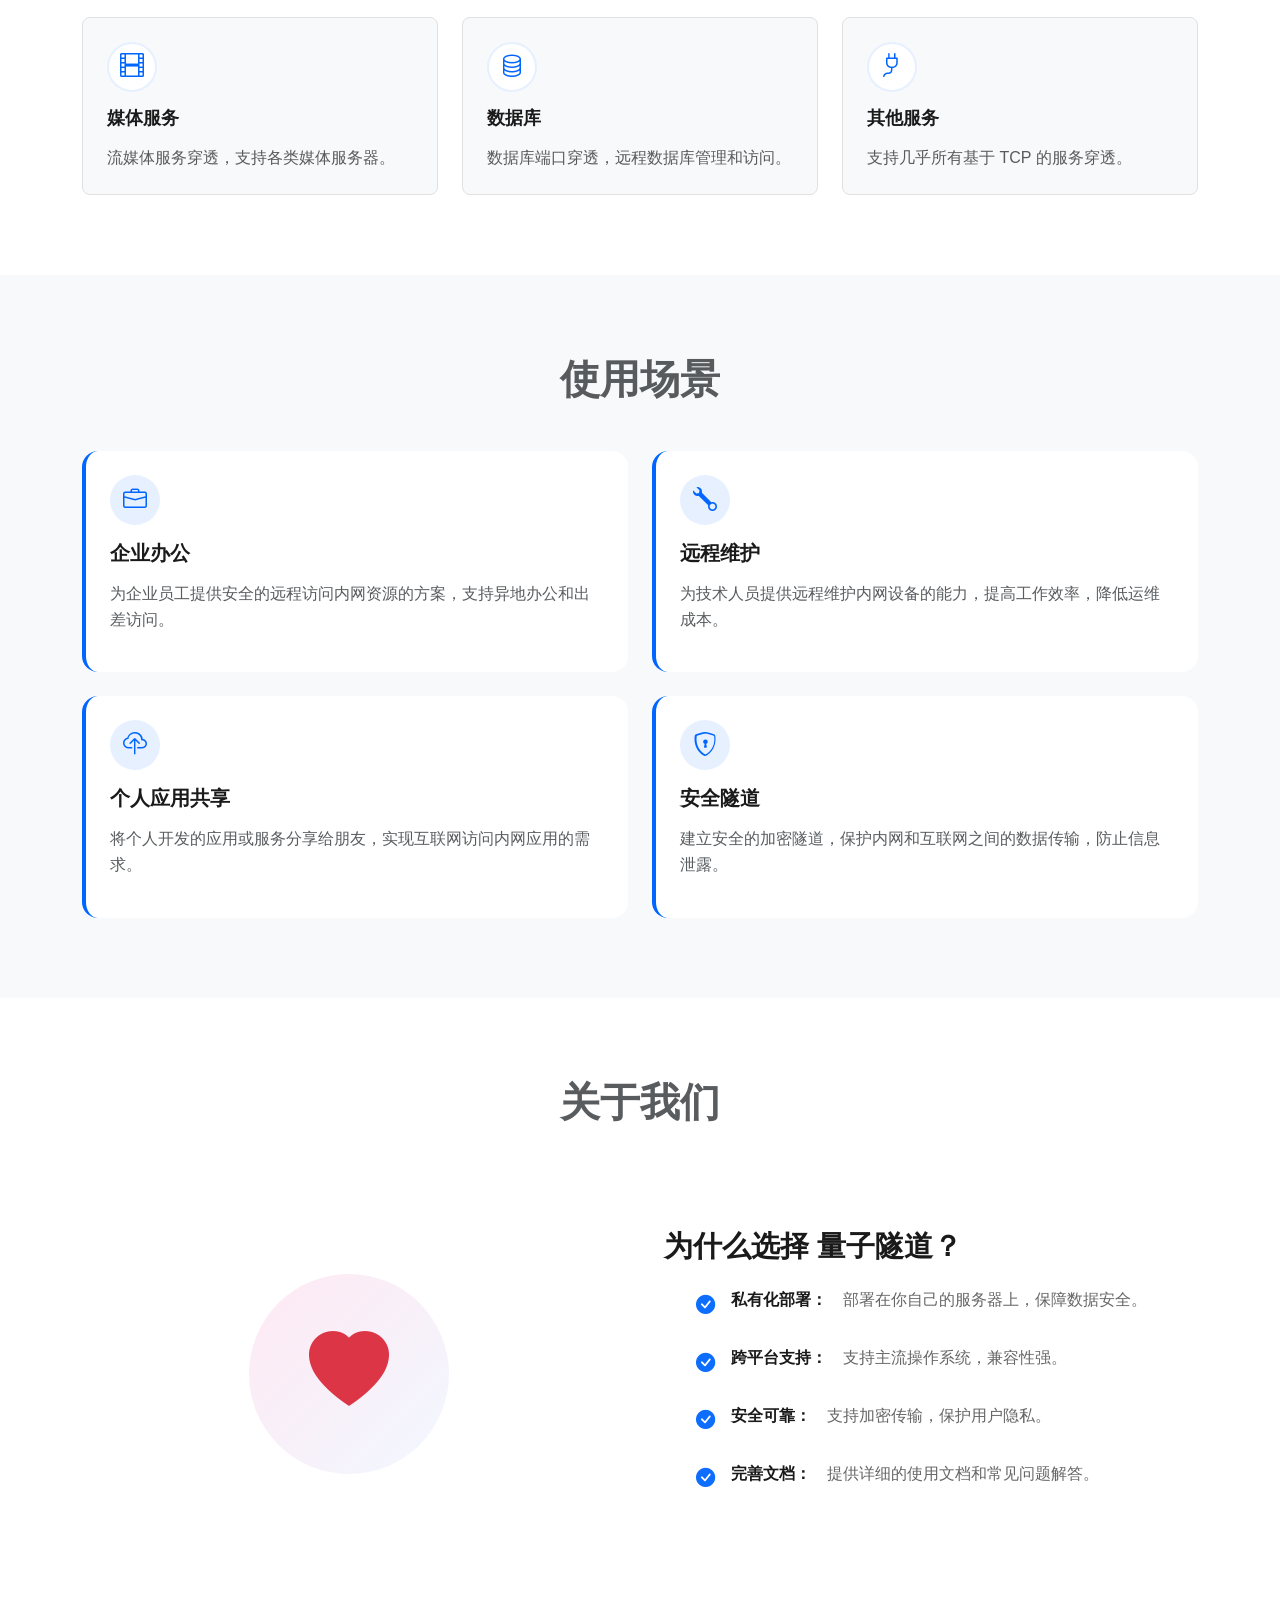
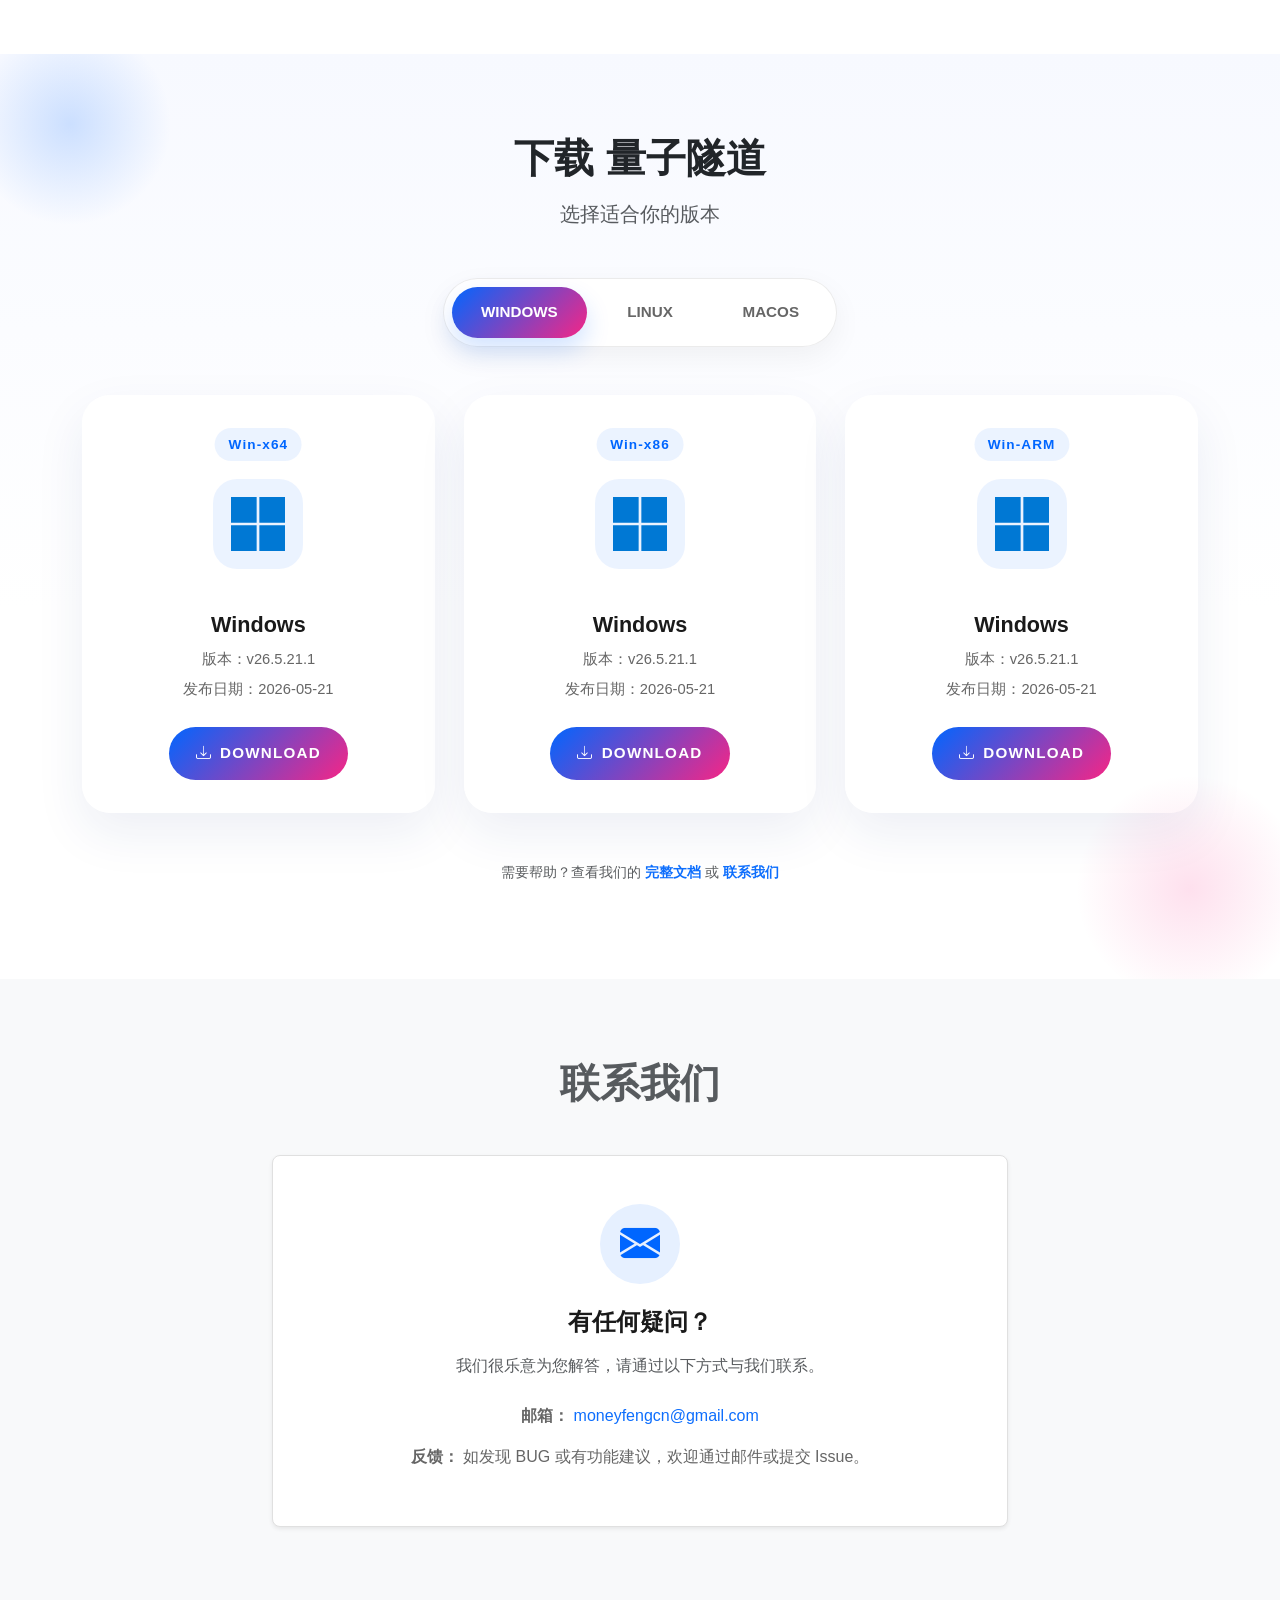
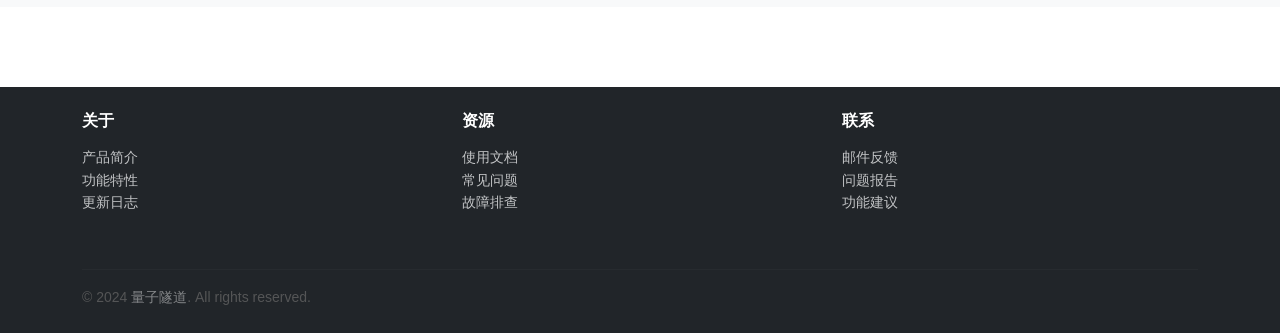
==== commit 79490dd3: "Update index.html" ====
--- a/index.html
+++ b/index.html
@@ -14,7 +14,7 @@
     <!-- 导航栏 -->
     <nav class="navbar navbar-expand-lg navbar-light bg-white sticky-top shadow-sm">
         <div class="container-lg">
-            <a class="navbar-brand fw-bold" href="#home">
+            <a class="navbar-brand fw-bold" href="https://tunneling.cc/">
                 <i class="bi bi-lightning-charge-fill text-primary"></i>
                 量子隧道
             </a>
@@ -554,7 +554,7 @@
             <div class="row align-items-center">
                 <div class="col-md-6">
                     <p class="small opacity-75 mb-0">
-                        &copy; 2024 量子隧道. All rights reserved.
+                        &copy; 2024 <a href="https://tunneling.cc/">量子隧道</a>. All rights reserved.
                     </p>
                 </div>         
             </div>
@@ -565,4 +565,4 @@
     <script src="script.js"></script>
 </body>
 
-</html>+</html>
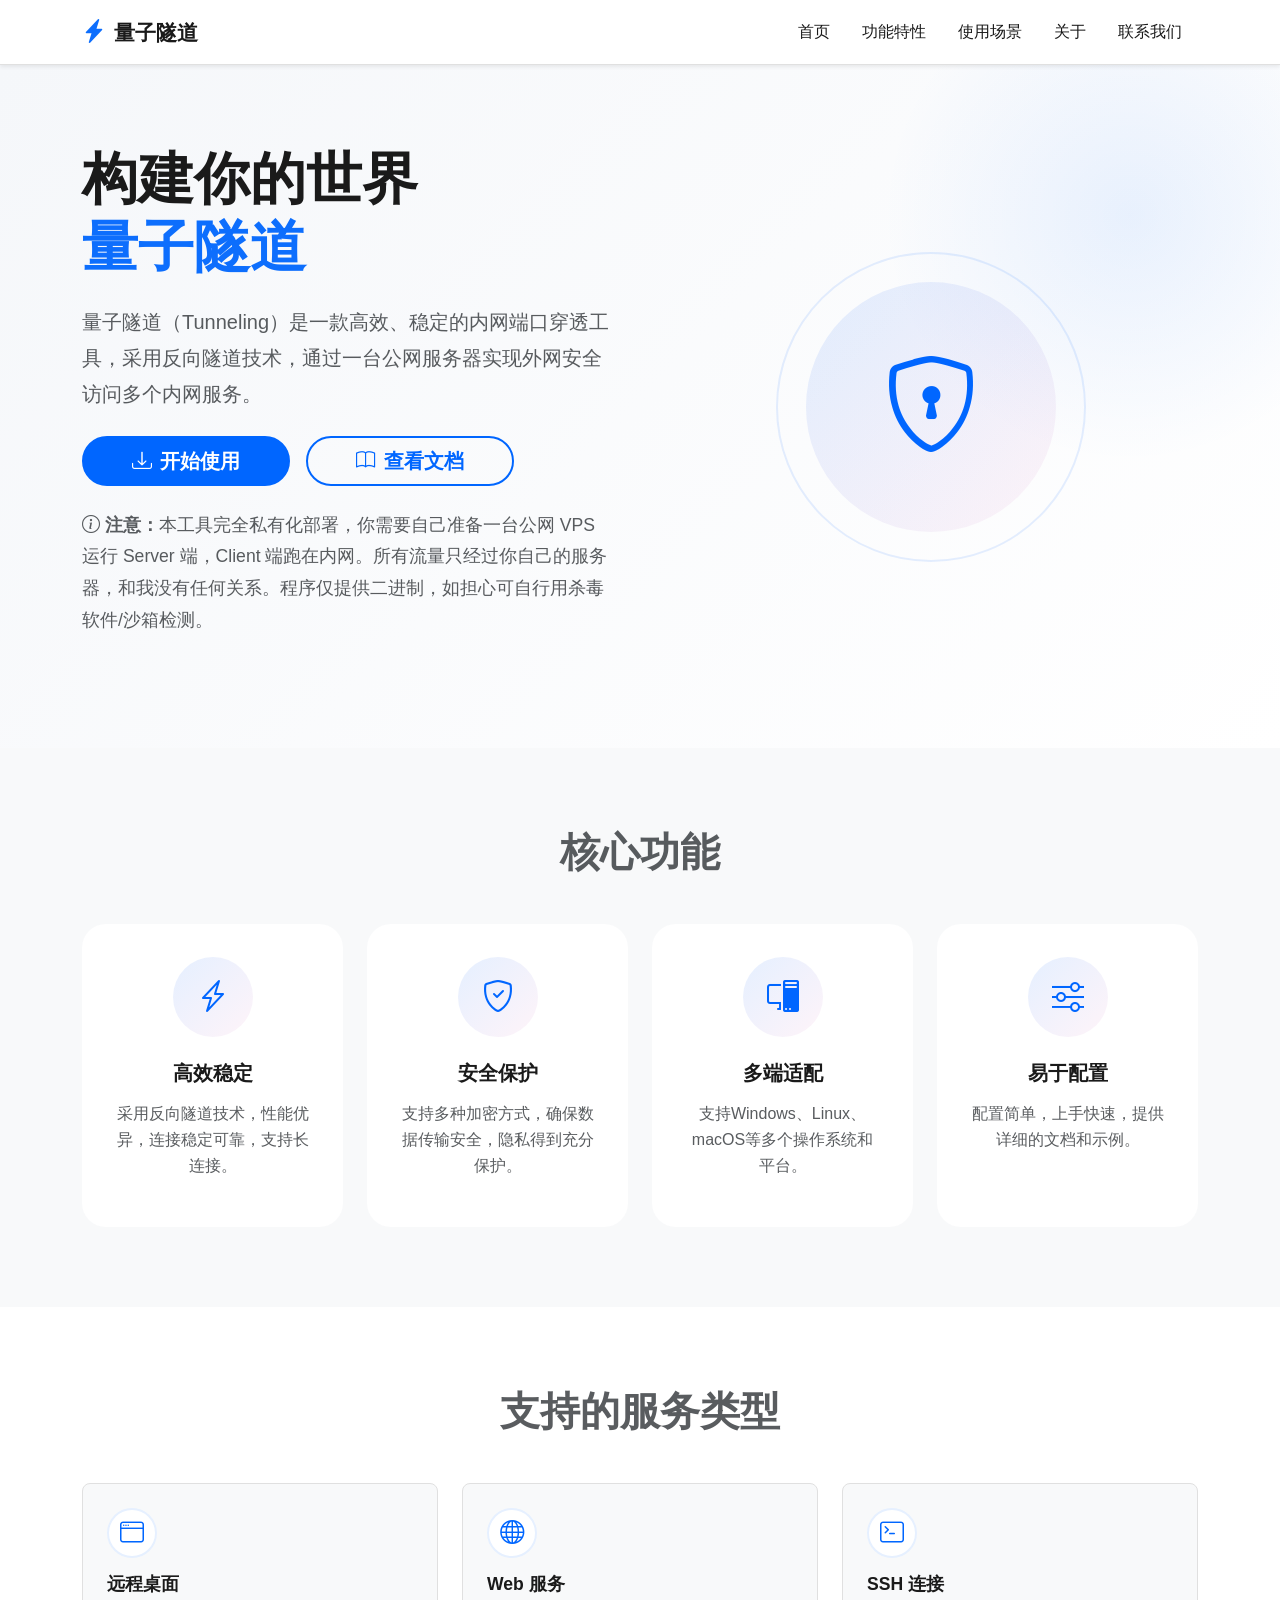
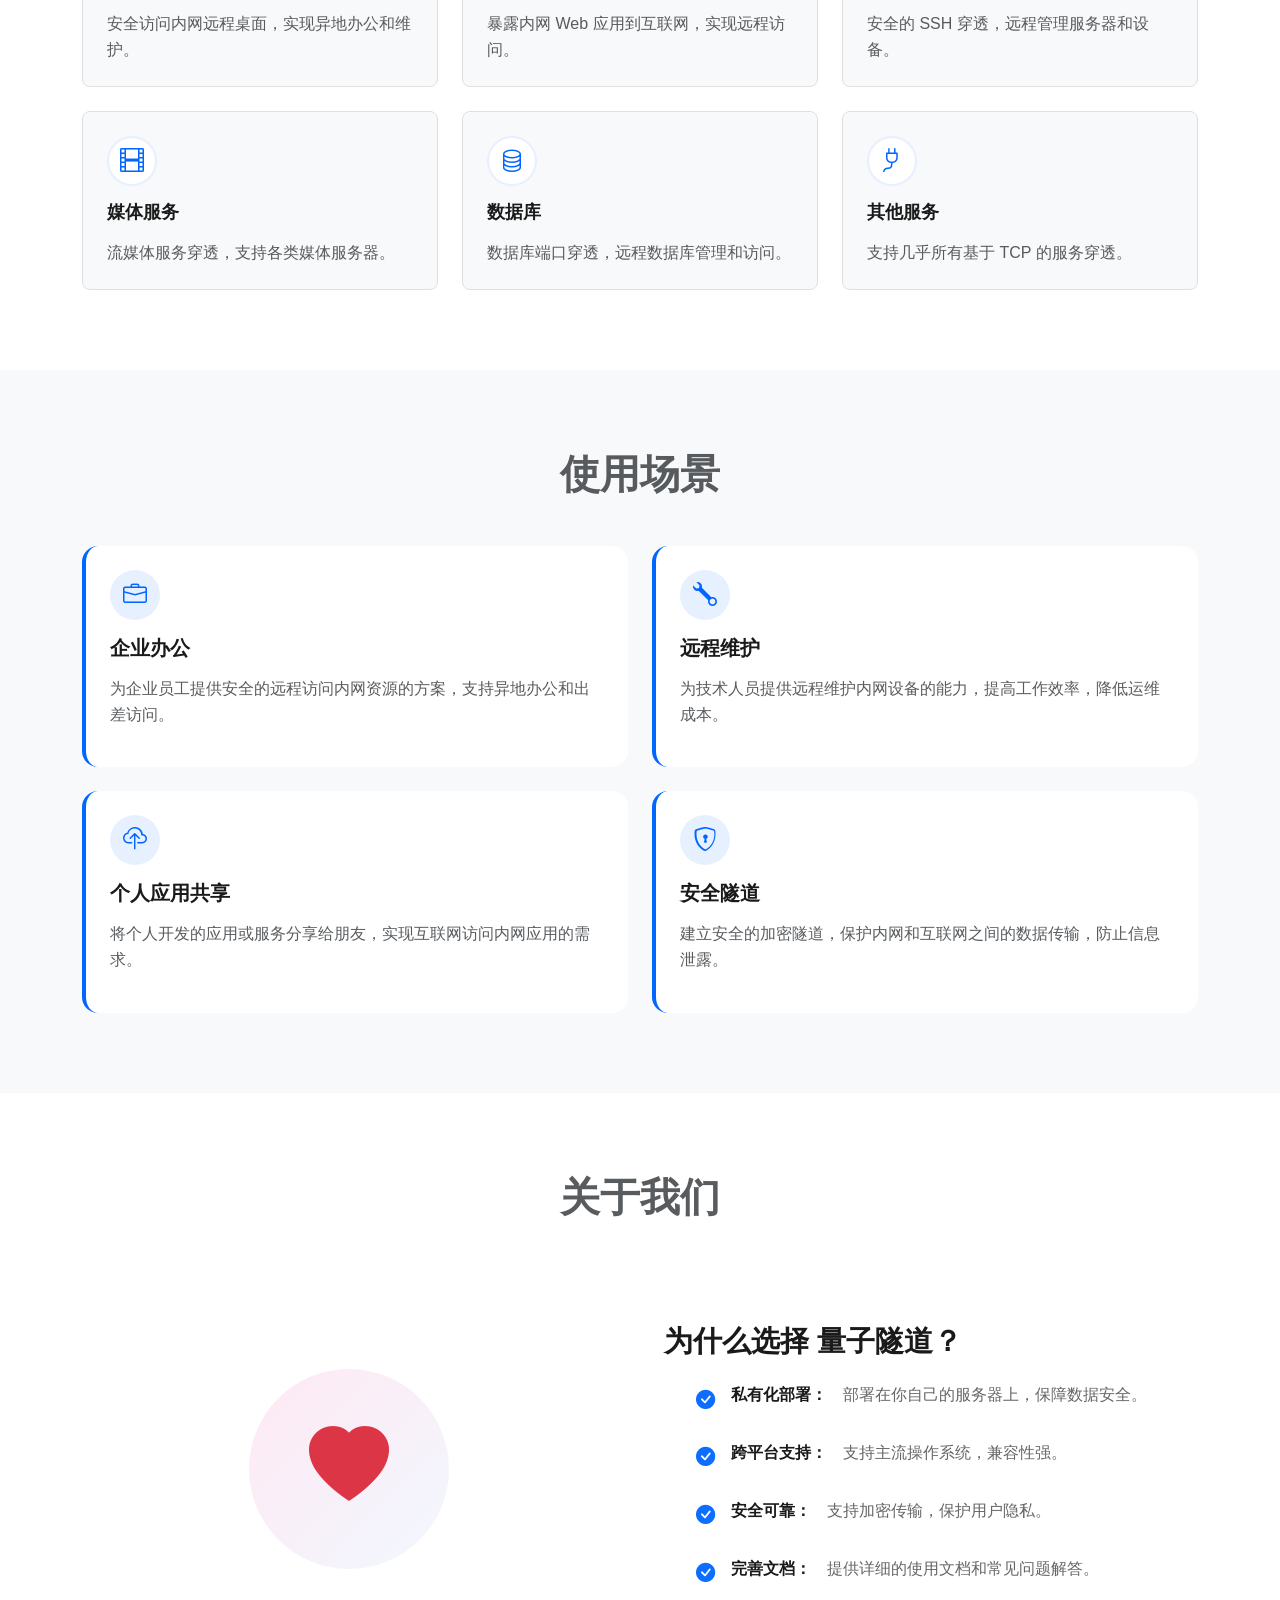
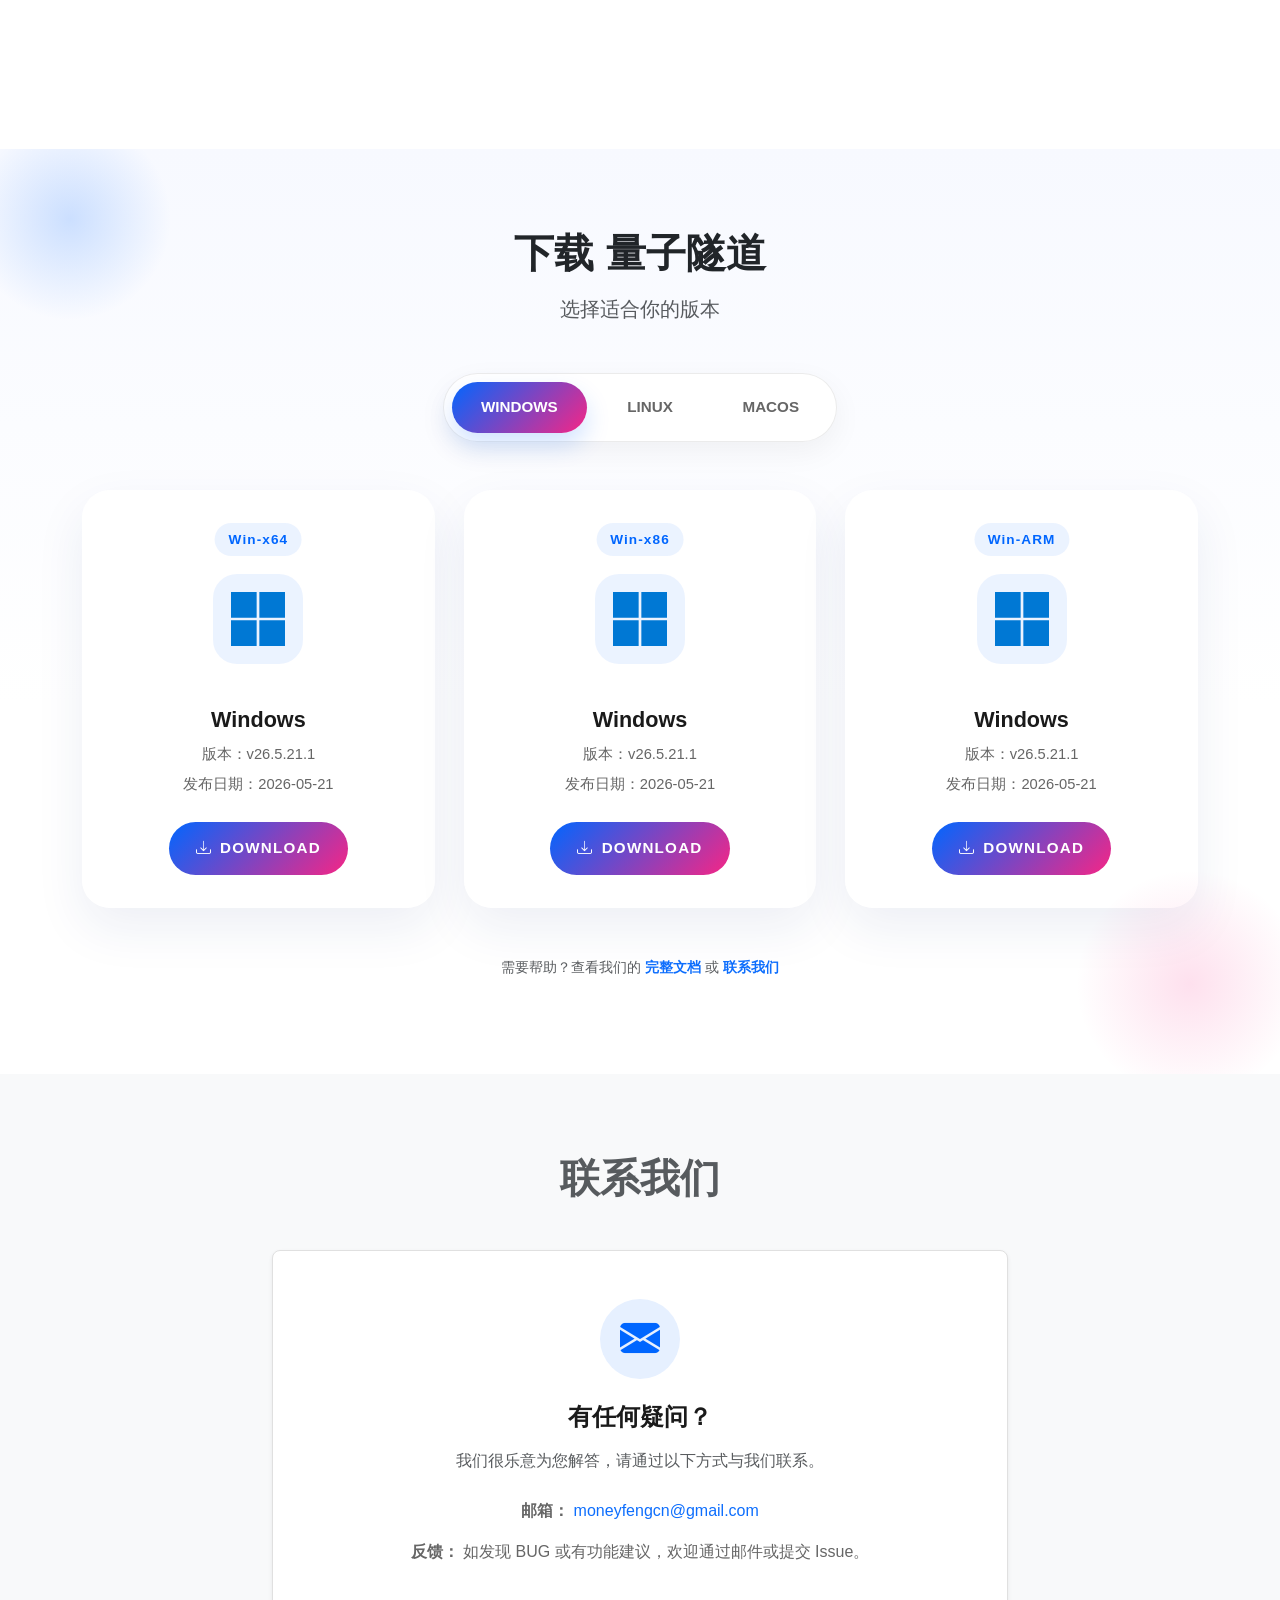
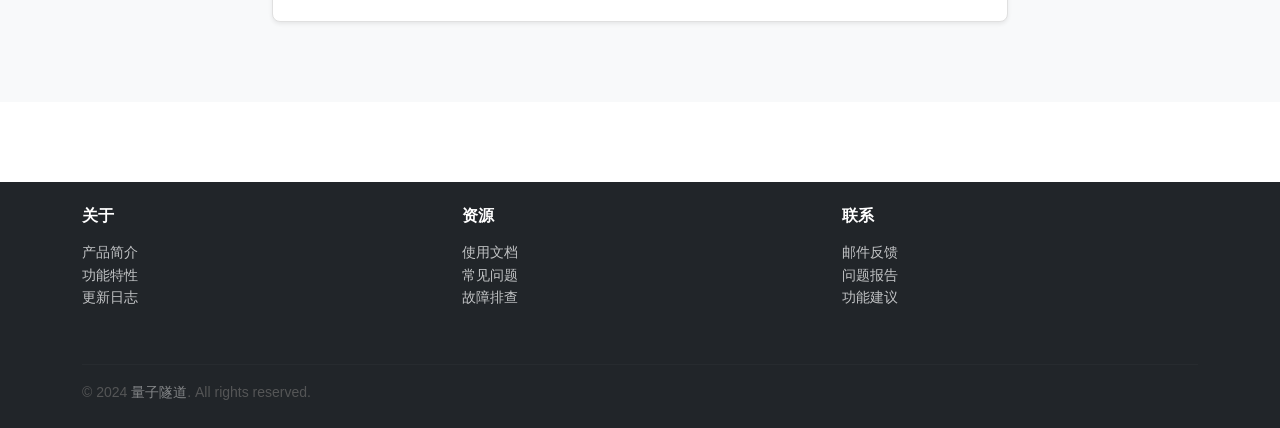
==== commit 352cdca0: "Update index.html" ====
--- a/index.html
+++ b/index.html
@@ -65,7 +65,7 @@
                     </div>
                     <p class="text-muted small">
                         <i class="bi bi-info-circle"></i>
-                        <strong>注意：</strong>本程序为闭源共享软件，可自由下载、使用、传播。
+                        <strong>注意：</strong>本工具完全私有化部署，你需要自己准备一台公网 VPS 运行 Server 端，Client 端跑在内网。所有流量只经过你自己的服务器，和我没有任何关系。程序仅提供二进制，如担心可自行用杀毒软件/沙箱检测。
                     </p>
                 </div>
                 <div class="col-lg-6">
@@ -320,7 +320,7 @@
                         <h5>Windows</h5>
                         <p class="version-info">版本：v26.5.21.1</p>
                         <p class="version-info">发布日期：2026-05-21</p>
-                        <a href="/downloads/win-x64.zip" class="btn-download" download>
+                        <a href="https://github.com/moneyfengcn/Tunneling" class="btn-download">
                             <i class="bi bi-download"></i> DOWNLOAD
                         </a>
                     </div>
@@ -338,7 +338,7 @@
                         <h5>Windows</h5>
                         <p class="version-info">版本：v26.5.21.1</p>
                         <p class="version-info">发布日期：2026-05-21</p>
-                        <a href="/downloads/win-x86.zip" class="btn-download" download>
+                             <a href="https://github.com/moneyfengcn/Tunneling" class="btn-download">
                             <i class="bi bi-download"></i> DOWNLOAD
                         </a>
                     </div>
@@ -356,7 +356,7 @@
                         <h5>Windows</h5>
                         <p class="version-info">版本：v26.5.21.1</p>
                         <p class="version-info">发布日期：2026-05-21</p>
-                        <a href="/downloads/win-arm64.zip" class="btn-download" download>
+                             <a href="https://github.com/moneyfengcn/Tunneling" class="btn-download">
                             <i class="bi bi-download"></i> DOWNLOAD
                         </a>
                     </div>
@@ -384,7 +384,7 @@
                         <h5>Linux</h5>
                         <p class="version-info">版本：v26.5.21.1</p>
                         <p class="version-info">发布日期：2026-05-21</p>
-                        <a href="/downloads/linux-x64.zip" class="btn-download" download>
+                           <a href="https://github.com/moneyfengcn/Tunneling" class="btn-download">
                             <i class="bi bi-download"></i> DOWNLOAD
                         </a>
                     </div>
@@ -407,7 +407,7 @@
                         <h5>Linux</h5>
                         <p class="version-info">版本：v26.5.21.1</p>
                         <p class="version-info">发布日期：2026-05-21</p>
-                        <a href="/downloads/linux-arm.zip" class="btn-download" download>
+                          <a href="https://github.com/moneyfengcn/Tunneling" class="btn-download">
                             <i class="bi bi-download"></i> DOWNLOAD
                         </a>
                     </div>
@@ -430,7 +430,7 @@
                         <h5>Linux</h5>
                         <p class="version-info">版本：v26.5.21.1</p>
                         <p class="version-info">发布日期：2026-05-21</p>
-                        <a href="/downloads/linux-arm64.zip" class="btn-download" download>
+                          <a href="https://github.com/moneyfengcn/Tunneling" class="btn-download">
                             <i class="bi bi-download"></i> DOWNLOAD
                         </a>
                     </div>
@@ -453,7 +453,7 @@
                         <h5>MacOS</h5>
                         <p class="version-info">版本：v26.5.21.1</p>
                         <p class="version-info">发布日期：2026-05-21</p>
-                        <a href="/downloads/osx-x64.zip" class="btn-download" download>
+                          <a href="https://github.com/moneyfengcn/Tunneling" class="btn-download">
                             <i class="bi bi-download"></i> DOWNLOAD
                         </a>
                     </div>
@@ -471,7 +471,7 @@
                         <h5>MacOS</h5>
                         <p class="version-info">版本：v26.5.21.1</p>
                         <p class="version-info">发布日期：2026-05-21</p>
-                        <a href="/downloads/osx-arm64.zip" class="btn-download" download>
+                         <a href="https://github.com/moneyfengcn/Tunneling" class="btn-download">
                             <i class="bi bi-download"></i> DOWNLOAD
                         </a>
                     </div>
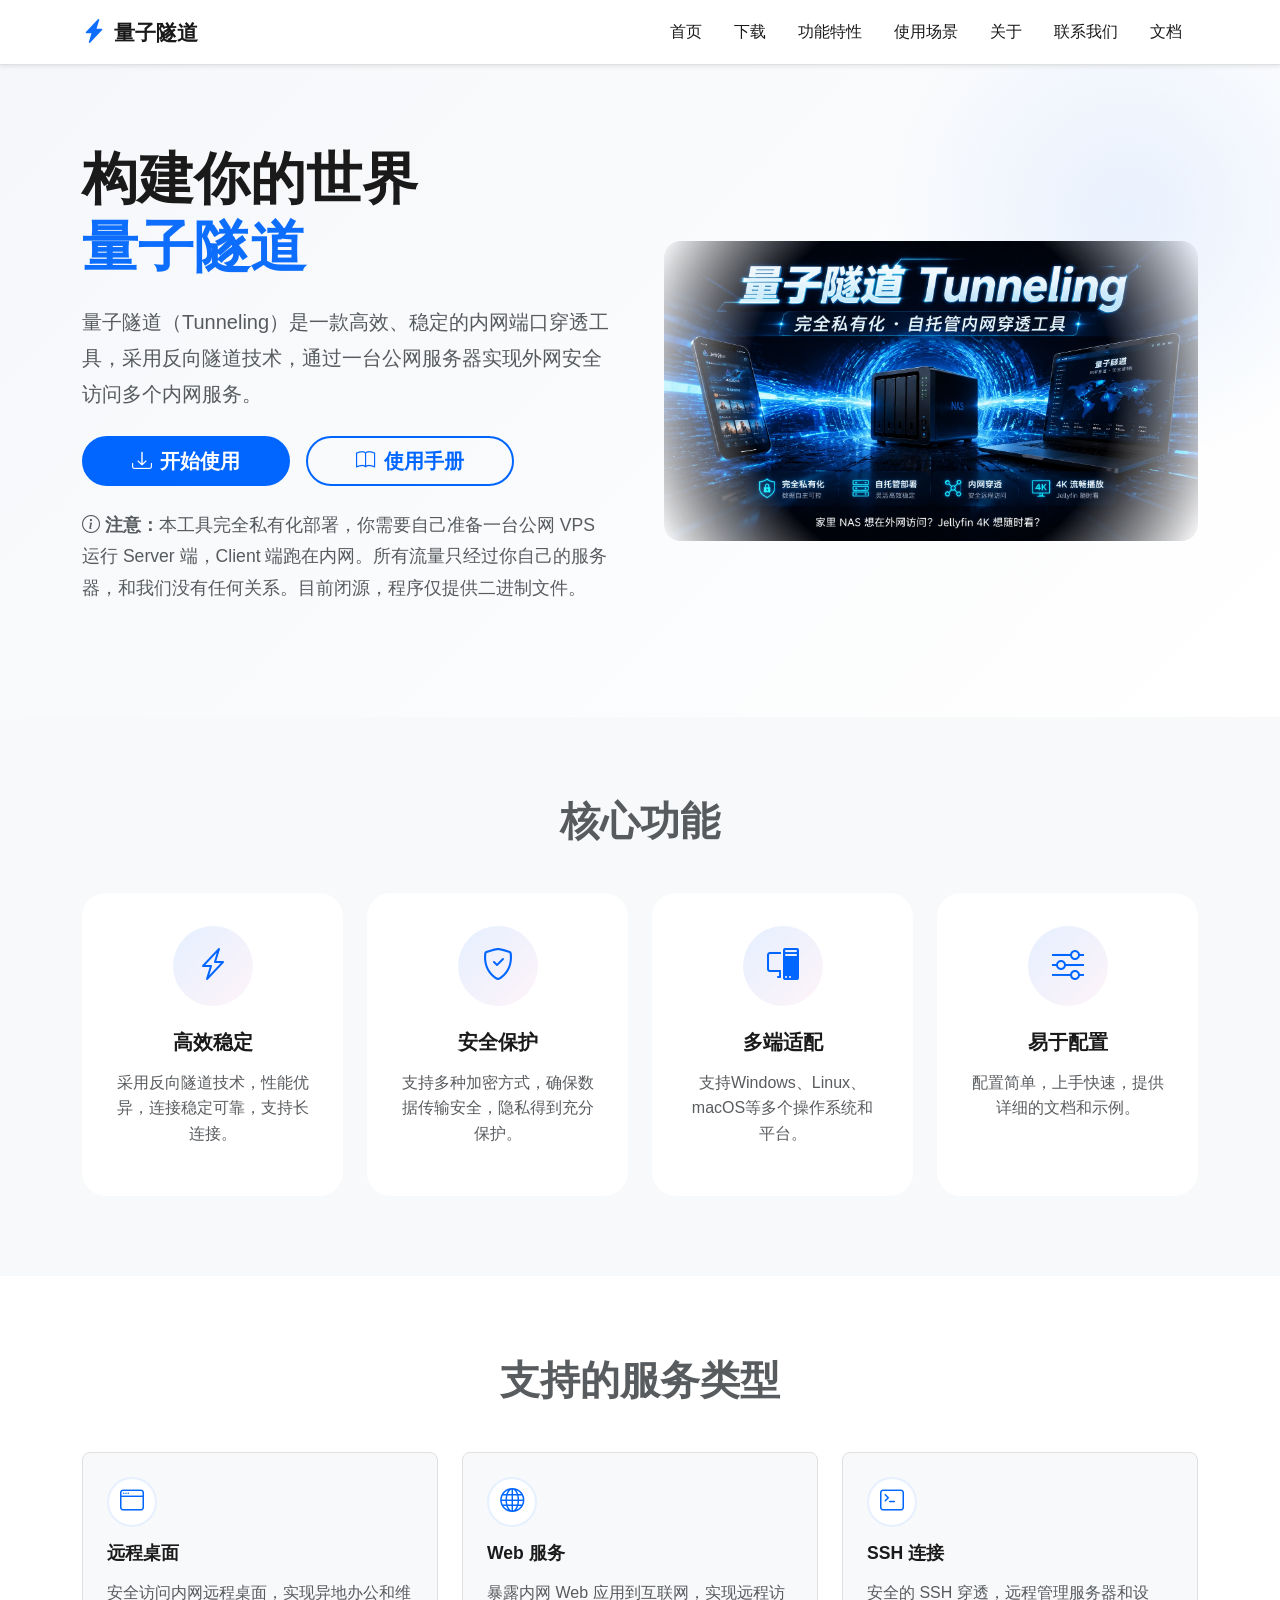
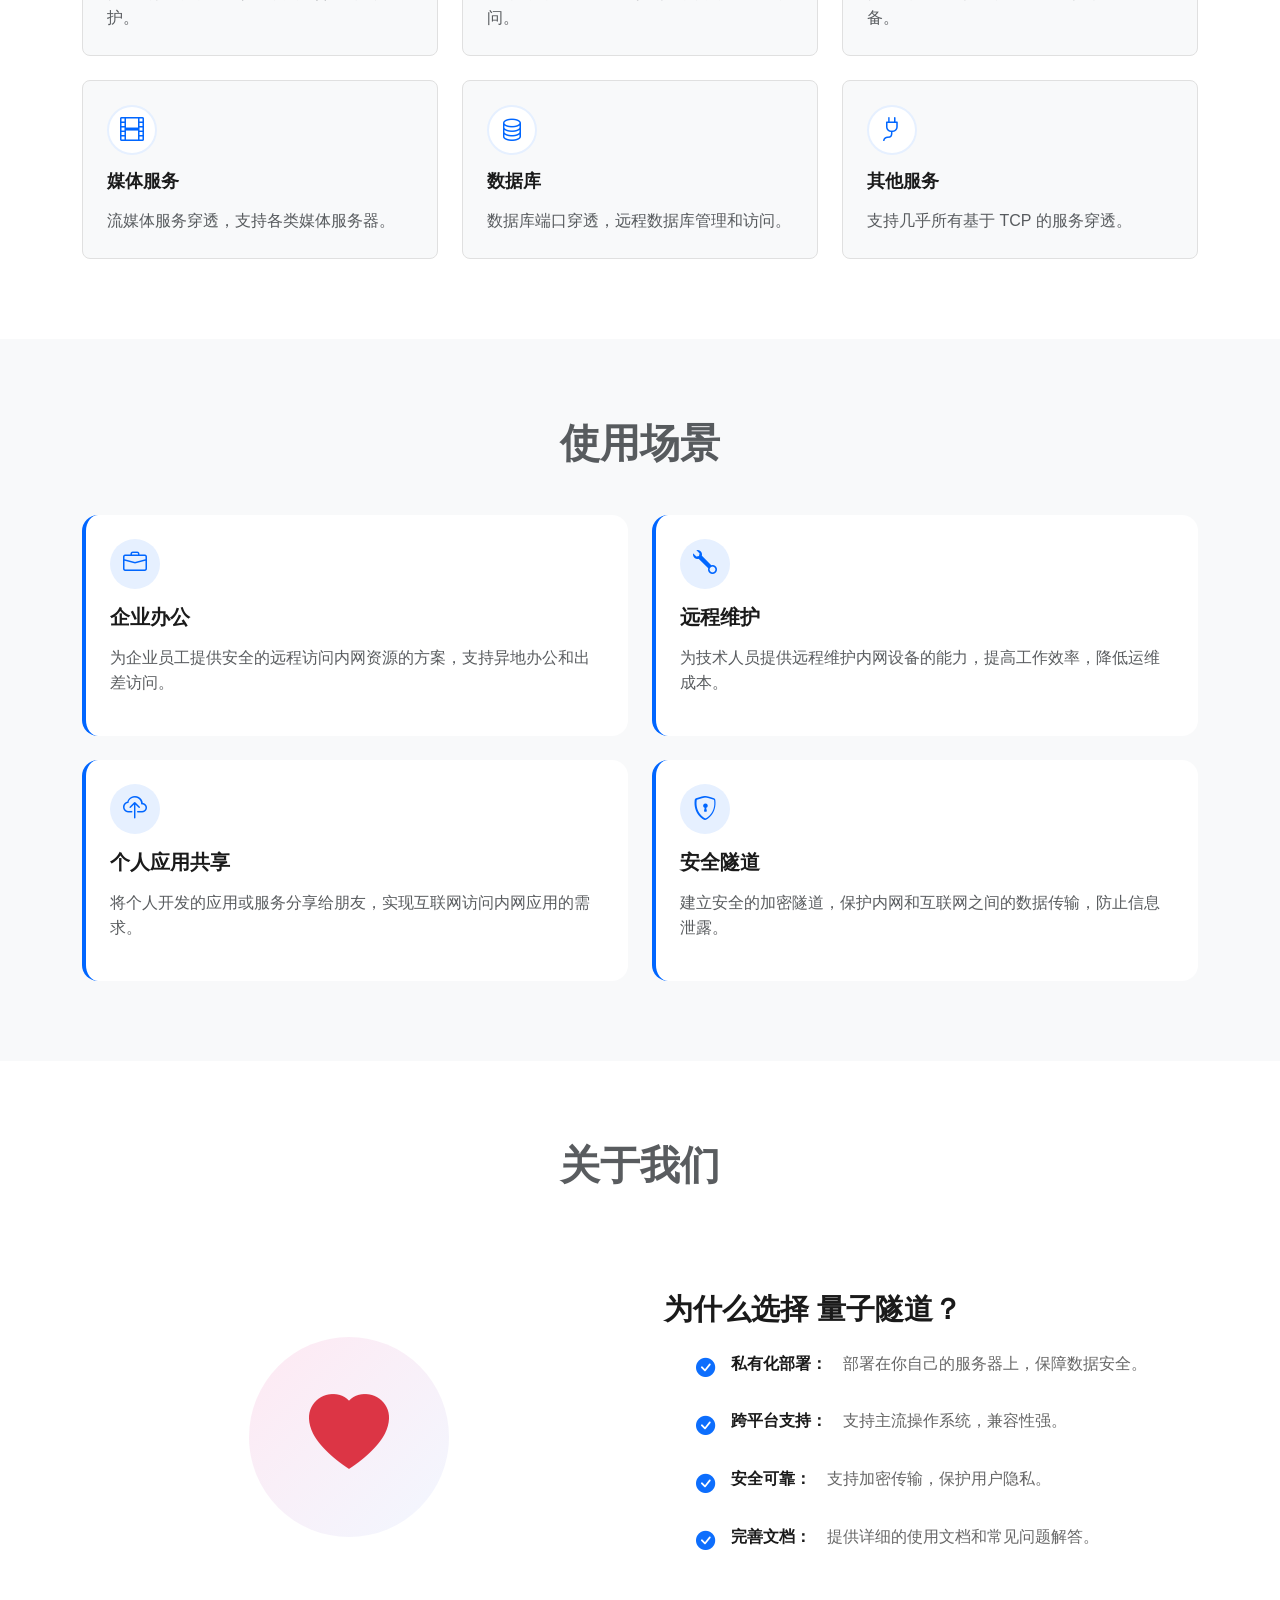
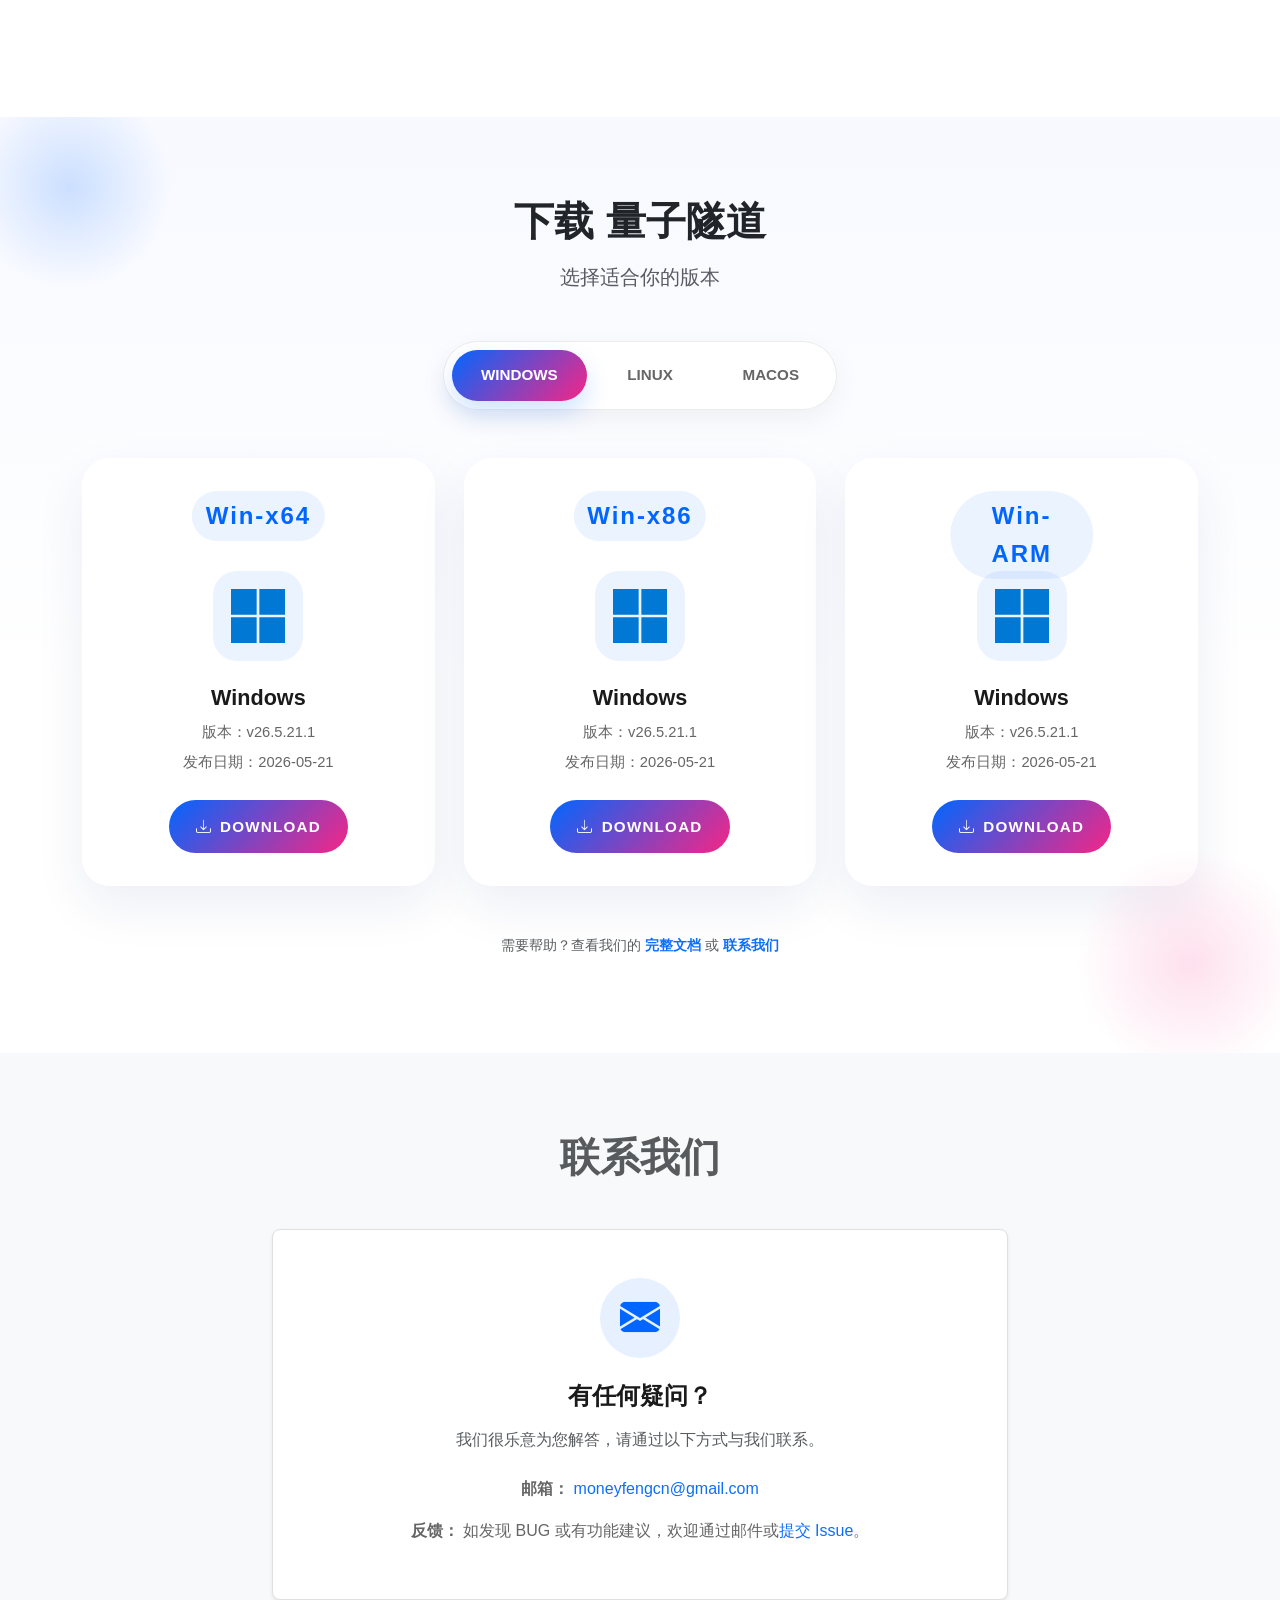
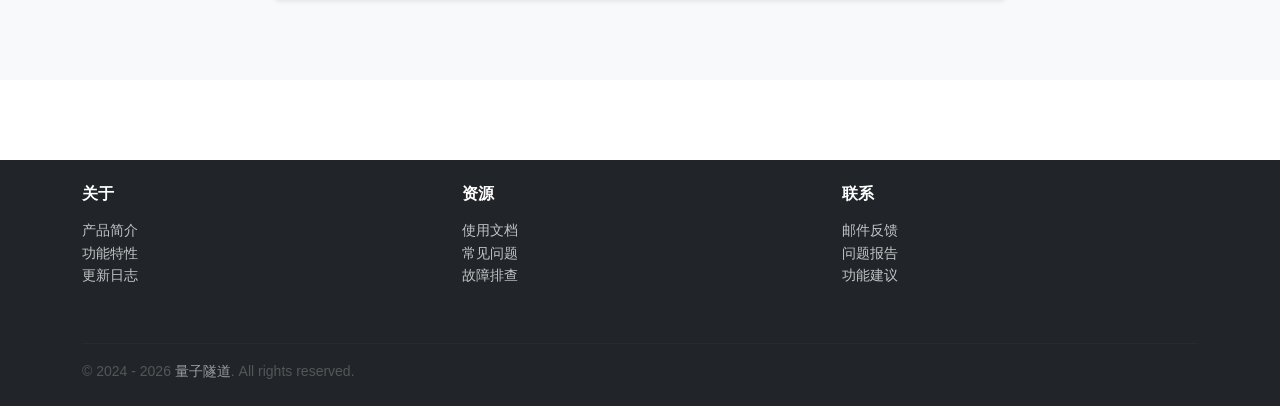
==== commit e4f68c27: "1" ====
--- a/index.html
+++ b/index.html
@@ -27,6 +27,9 @@
                         <a class="nav-link" href="#home">首页</a>
                     </li>
                     <li class="nav-item">
+                        <a class="nav-link" href="#download">下载</a>
+                    </li>
+                    <li class="nav-item">
                         <a class="nav-link" href="#features">功能特性</a>
                     </li>
                     <li class="nav-item">
@@ -37,6 +40,9 @@
                     </li>
                     <li class="nav-item">
                         <a class="nav-link" href="#contact">联系我们</a>
+                    </li>
+                    <li class="nav-item">
+                        <a class="nav-link" href="docs.html">文档</a>
                     </li>
                 </ul>
             </div>
@@ -59,20 +65,19 @@
                         <a href="#download" class="btn btn-primary btn-lg px-5 rounded-pill">
                             <i class="bi bi-download me-2"></i>开始使用
                         </a>
-                        <a href="readme.md" class="btn btn-outline-primary btn-lg px-5 rounded-pill" file="readme.md" download>
-                            <i class="bi bi-book me-2"></i>查看文档
+                        <a href="docs.html" class="btn btn-outline-primary btn-lg px-5 rounded-pill">
+                            <i class="bi bi-book me-2"></i>使用手册
                         </a>
                     </div>
                     <p class="text-muted small">
                         <i class="bi bi-info-circle"></i>
-                        <strong>注意：</strong>本工具完全私有化部署，你需要自己准备一台公网 VPS 运行 Server 端，Client 端跑在内网。所有流量只经过你自己的服务器，和我没有任何关系。程序仅提供二进制，如担心可自行用杀毒软件/沙箱检测。
+                        <strong>注意：</strong>本工具完全私有化部署，你需要自己准备一台公网 VPS 运行 Server 端，Client
+                        端跑在内网。所有流量只经过你自己的服务器，和我们没有任何关系。目前闭源，程序仅提供二进制文件。
                     </p>
                 </div>
                 <div class="col-lg-6">
                     <div class="hero-image">
-                        <div class="hero-graphic">
-                            <i class="bi bi-shield-lock"></i>
-                        </div>
+                        <img src="ad.jpg" alt="Tunneling" class="hero-graphic">
                     </div>
                 </div>
             </div>
@@ -274,6 +279,7 @@
                             <strong>完善文档：</strong>提供详细的使用文档和常见问题解答。
                         </li>
                     </ul>
+
                 </div>
             </div>
         </div>
@@ -320,7 +326,7 @@
                         <h5>Windows</h5>
                         <p class="version-info">版本：v26.5.21.1</p>
                         <p class="version-info">发布日期：2026-05-21</p>
-                        <a href="https://github.com/moneyfengcn/Tunneling" class="btn-download">
+                        <a href="/downloads/win-x64.zip" class="btn-download" download>
                             <i class="bi bi-download"></i> DOWNLOAD
                         </a>
                     </div>
@@ -338,7 +344,7 @@
                         <h5>Windows</h5>
                         <p class="version-info">版本：v26.5.21.1</p>
                         <p class="version-info">发布日期：2026-05-21</p>
-                             <a href="https://github.com/moneyfengcn/Tunneling" class="btn-download">
+                        <a href="/downloads/win-x86.zip" class="btn-download" download>
                             <i class="bi bi-download"></i> DOWNLOAD
                         </a>
                     </div>
@@ -356,7 +362,7 @@
                         <h5>Windows</h5>
                         <p class="version-info">版本：v26.5.21.1</p>
                         <p class="version-info">发布日期：2026-05-21</p>
-                             <a href="https://github.com/moneyfengcn/Tunneling" class="btn-download">
+                        <a href="/downloads/win-arm64.zip" class="btn-download" download>
                             <i class="bi bi-download"></i> DOWNLOAD
                         </a>
                     </div>
@@ -371,20 +377,21 @@
                             <div class="os-label">Linux-x64</div>
                             <div class="os-icon">
                                 <svg viewBox="0 0 24 24" width="60" height="60" xmlns="http://www.w3.org/2000/svg">
-                                    <circle cx="12" cy="12" r="10" fill="#E95420"/>
-                                    <circle cx="18.6" cy="12" r="1.6" fill="#fff"/>
-                                    <circle cx="8.2" cy="6.8" r="1.6" fill="#fff"/>
-                                    <circle cx="8.2" cy="17.2" r="1.6" fill="#fff"/>
-                                    <path d="M12 12 L17 12" stroke="#fff" stroke-width="1.4" stroke-linecap="round"/>
-                                    <path d="M12 12 L8.6 7.6" stroke="#fff" stroke-width="1.4" stroke-linecap="round"/>
-                                    <path d="M12 12 L8.6 16.4" stroke="#fff" stroke-width="1.4" stroke-linecap="round"/>
+                                    <circle cx="12" cy="12" r="10" fill="#E95420" />
+                                    <circle cx="18.6" cy="12" r="1.6" fill="#fff" />
+                                    <circle cx="8.2" cy="6.8" r="1.6" fill="#fff" />
+                                    <circle cx="8.2" cy="17.2" r="1.6" fill="#fff" />
+                                    <path d="M12 12 L17 12" stroke="#fff" stroke-width="1.4" stroke-linecap="round" />
+                                    <path d="M12 12 L8.6 7.6" stroke="#fff" stroke-width="1.4" stroke-linecap="round" />
+                                    <path d="M12 12 L8.6 16.4" stroke="#fff" stroke-width="1.4"
+                                        stroke-linecap="round" />
                                 </svg>
                             </div>
                         </div>
                         <h5>Linux</h5>
                         <p class="version-info">版本：v26.5.21.1</p>
                         <p class="version-info">发布日期：2026-05-21</p>
-                           <a href="https://github.com/moneyfengcn/Tunneling" class="btn-download">
+                        <a href="/downloads/linux-x64.zip" class="btn-download" download>
                             <i class="bi bi-download"></i> DOWNLOAD
                         </a>
                     </div>
@@ -394,20 +401,21 @@
                             <div class="os-label">Linux-ARM</div>
                             <div class="os-icon">
                                 <svg viewBox="0 0 24 24" width="60" height="60" xmlns="http://www.w3.org/2000/svg">
-                                    <circle cx="12" cy="12" r="10" fill="#E95420"/>
-                                    <circle cx="18.6" cy="12" r="1.6" fill="#fff"/>
-                                    <circle cx="8.2" cy="6.8" r="1.6" fill="#fff"/>
-                                    <circle cx="8.2" cy="17.2" r="1.6" fill="#fff"/>
-                                    <path d="M12 12 L17 12" stroke="#fff" stroke-width="1.4" stroke-linecap="round"/>
-                                    <path d="M12 12 L8.6 7.6" stroke="#fff" stroke-width="1.4" stroke-linecap="round"/>
-                                    <path d="M12 12 L8.6 16.4" stroke="#fff" stroke-width="1.4" stroke-linecap="round"/>
+                                    <circle cx="12" cy="12" r="10" fill="#E95420" />
+                                    <circle cx="18.6" cy="12" r="1.6" fill="#fff" />
+                                    <circle cx="8.2" cy="6.8" r="1.6" fill="#fff" />
+                                    <circle cx="8.2" cy="17.2" r="1.6" fill="#fff" />
+                                    <path d="M12 12 L17 12" stroke="#fff" stroke-width="1.4" stroke-linecap="round" />
+                                    <path d="M12 12 L8.6 7.6" stroke="#fff" stroke-width="1.4" stroke-linecap="round" />
+                                    <path d="M12 12 L8.6 16.4" stroke="#fff" stroke-width="1.4"
+                                        stroke-linecap="round" />
                                 </svg>
                             </div>
                         </div>
                         <h5>Linux</h5>
                         <p class="version-info">版本：v26.5.21.1</p>
                         <p class="version-info">发布日期：2026-05-21</p>
-                          <a href="https://github.com/moneyfengcn/Tunneling" class="btn-download">
+                        <a href="/downloads/linux-arm.zip" class="btn-download" download>
                             <i class="bi bi-download"></i> DOWNLOAD
                         </a>
                     </div>
@@ -417,20 +425,21 @@
                             <div class="os-label">Linux-ARM64</div>
                             <div class="os-icon">
                                 <svg viewBox="0 0 24 24" width="60" height="60" xmlns="http://www.w3.org/2000/svg">
-                                    <circle cx="12" cy="12" r="10" fill="#E95420"/>
-                                    <circle cx="18.6" cy="12" r="1.6" fill="#fff"/>
-                                    <circle cx="8.2" cy="6.8" r="1.6" fill="#fff"/>
-                                    <circle cx="8.2" cy="17.2" r="1.6" fill="#fff"/>
-                                    <path d="M12 12 L17 12" stroke="#fff" stroke-width="1.4" stroke-linecap="round"/>
-                                    <path d="M12 12 L8.6 7.6" stroke="#fff" stroke-width="1.4" stroke-linecap="round"/>
-                                    <path d="M12 12 L8.6 16.4" stroke="#fff" stroke-width="1.4" stroke-linecap="round"/>
+                                    <circle cx="12" cy="12" r="10" fill="#E95420" />
+                                    <circle cx="18.6" cy="12" r="1.6" fill="#fff" />
+                                    <circle cx="8.2" cy="6.8" r="1.6" fill="#fff" />
+                                    <circle cx="8.2" cy="17.2" r="1.6" fill="#fff" />
+                                    <path d="M12 12 L17 12" stroke="#fff" stroke-width="1.4" stroke-linecap="round" />
+                                    <path d="M12 12 L8.6 7.6" stroke="#fff" stroke-width="1.4" stroke-linecap="round" />
+                                    <path d="M12 12 L8.6 16.4" stroke="#fff" stroke-width="1.4"
+                                        stroke-linecap="round" />
                                 </svg>
                             </div>
                         </div>
                         <h5>Linux</h5>
                         <p class="version-info">版本：v26.5.21.1</p>
                         <p class="version-info">发布日期：2026-05-21</p>
-                          <a href="https://github.com/moneyfengcn/Tunneling" class="btn-download">
+                        <a href="/downloads/linux-arm64.zip" class="btn-download" download>
                             <i class="bi bi-download"></i> DOWNLOAD
                         </a>
                     </div>
@@ -453,7 +462,7 @@
                         <h5>MacOS</h5>
                         <p class="version-info">版本：v26.5.21.1</p>
                         <p class="version-info">发布日期：2026-05-21</p>
-                          <a href="https://github.com/moneyfengcn/Tunneling" class="btn-download">
+                        <a href="/downloads/osx-x64.zip" class="btn-download" download>
                             <i class="bi bi-download"></i> DOWNLOAD
                         </a>
                     </div>
@@ -471,7 +480,7 @@
                         <h5>MacOS</h5>
                         <p class="version-info">版本：v26.5.21.1</p>
                         <p class="version-info">发布日期：2026-05-21</p>
-                         <a href="https://github.com/moneyfengcn/Tunneling" class="btn-download">
+                        <a href="/downloads/osx-arm64.zip" class="btn-download" download>
                             <i class="bi bi-download"></i> DOWNLOAD
                         </a>
                     </div>
@@ -480,7 +489,7 @@
 
             <div class="text-center mt-5">
                 <p class="small text-muted">
-                    需要帮助？查看我们的 <a href="readme.md" class="text-primary text-decoration-none fw-semibold" download>完整文档</a> 或 <a
+                    需要帮助？查看我们的 <a href="docs.html" class="text-primary text-decoration-none fw-semibold">完整文档</a> 或 <a
                         href="#contact" class="text-primary text-decoration-none fw-semibold">联系我们</a>
                 </p>
             </div>
@@ -510,7 +519,8 @@
                                 </p>
                                 <p>
                                     <strong>反馈：</strong>
-                                    如发现 BUG 或有功能建议，欢迎通过邮件或提交 Issue。
+                                    如发现 BUG 或有功能建议，欢迎通过邮件或<a href="https://github.com/moneyfengcn/Tunneling/issues"
+                                        class="text-primary text-decoration-none">提交 Issue</a>。
                                 </p>
                             </div>
                         </div>
@@ -535,9 +545,12 @@
                 <div class="col-md-4 mb-3">
                     <h6 class="fw-bold mb-3">资源</h6>
                     <ul class="list-unstyled small">
-                        <li><a href="#" class="text-light text-decoration-none opacity-75 hover-bright">使用文档</a></li>
-                        <li><a href="#" class="text-light text-decoration-none opacity-75 hover-bright">常见问题</a></li>
-                        <li><a href="#" class="text-light text-decoration-none opacity-75 hover-bright">故障排查</a></li>
+                        <li><a href="docs.html" class="text-light text-decoration-none opacity-75 hover-bright">使用文档</a>
+                        </li>
+                        <li><a href="docs.html" class="text-light text-decoration-none opacity-75 hover-bright">常见问题</a>
+                        </li>
+                        <li><a href="docs.html" class="text-light text-decoration-none opacity-75 hover-bright">故障排查</a>
+                        </li>
                     </ul>
                 </div>
                 <div class="col-md-4 mb-3">
@@ -545,8 +558,10 @@
                     <ul class="list-unstyled small">
                         <li><a href="mailto:moneyfengcn@gmail.com"
                                 class="text-light text-decoration-none opacity-75 hover-bright">邮件反馈</a></li>
-                        <li><a href="https://github.com/moneyfengcn/Tunneling/issues" class="text-light text-decoration-none opacity-75 hover-bright">问题报告</a></li>
-                        <li><a href="https://github.com/moneyfengcn/Tunneling" class="text-light text-decoration-none opacity-75 hover-bright">功能建议</a></li>
+                        <li><a href="https://github.com/moneyfengcn/Tunneling/issues"
+                                class="text-light text-decoration-none opacity-75 hover-bright">问题报告</a></li>
+                        <li><a href="https://github.com/moneyfengcn/Tunneling"
+                                class="text-light text-decoration-none opacity-75 hover-bright">功能建议</a></li>
                     </ul>
                 </div>
             </div>
@@ -554,9 +569,11 @@
             <div class="row align-items-center">
                 <div class="col-md-6">
                     <p class="small opacity-75 mb-0">
-                        &copy; 2024 <a href="https://tunneling.cc/">量子隧道</a>. All rights reserved.
+                        &copy; 2024 - 2026 <a href="https://tunneling.cc/"
+                            class="text-light text-decoration-none opacity-75 hover-bright">量子隧道</a>. All rights
+                        reserved.
                     </p>
-                </div>         
+                </div>
             </div>
         </div>
     </footer>
@@ -565,4 +582,4 @@
     <script src="script.js"></script>
 </body>
 
-</html>
+</html>
--- a/style.css
+++ b/style.css
@@ -176,30 +176,21 @@
     display: flex;
     align-items: center;
     justify-content: center;
-    height: 400px;
+    width: 100%;
+    aspect-ratio: 16 / 9;
 }
 
 .hero-graphic {
-    width: 250px;
-    height: 250px;
-    background: linear-gradient(135deg, rgba(0, 102, 255, 0.1) 0%, rgba(247, 37, 133, 0.05) 100%);
-    border-radius: 50%;
-    display: flex;
-    align-items: center;
-    justify-content: center;
-    font-size: 6rem;
-    color: var(--primary);
-    position: relative;
+    width: 100%;
+    height: 100%;
+    border-radius: 1rem;
+    object-fit: cover;
     animation: float 3s ease-in-out infinite;
-}
-
-.hero-graphic::before {
-    content: '';
-    position: absolute;
-    inset: -30px;
-    border: 2px solid rgba(0, 102, 255, 0.1);
-    border-radius: 50%;
-    animation: rotate 20s linear infinite;
+    mask-image: radial-gradient(circle at center, black 60%, transparent 100%);
+    -webkit-mask-image: radial-gradient(circle at center, black 60%, transparent 100%);
+    box-shadow: 
+        inset 0 0 60px rgba(0, 0, 0, 0.1),
+        0 20px 40px rgba(0, 0, 0, 0.08);
 }
 
 @keyframes float {
@@ -561,7 +552,7 @@
     border-radius: 999px;
     color: var(--primary);
     font-weight: 700;
-    font-size: 0.85rem;
+    font-size: 1.5rem;
     letter-spacing: 0.08em;
 }
 
@@ -571,7 +562,7 @@
     display: flex;
     align-items: center;
     justify-content: center;
-    margin-top: 3.2rem;
+    margin-top: 5rem;
     background: rgba(0, 102, 255, 0.08);
     border-radius: 1.5rem;
 }
